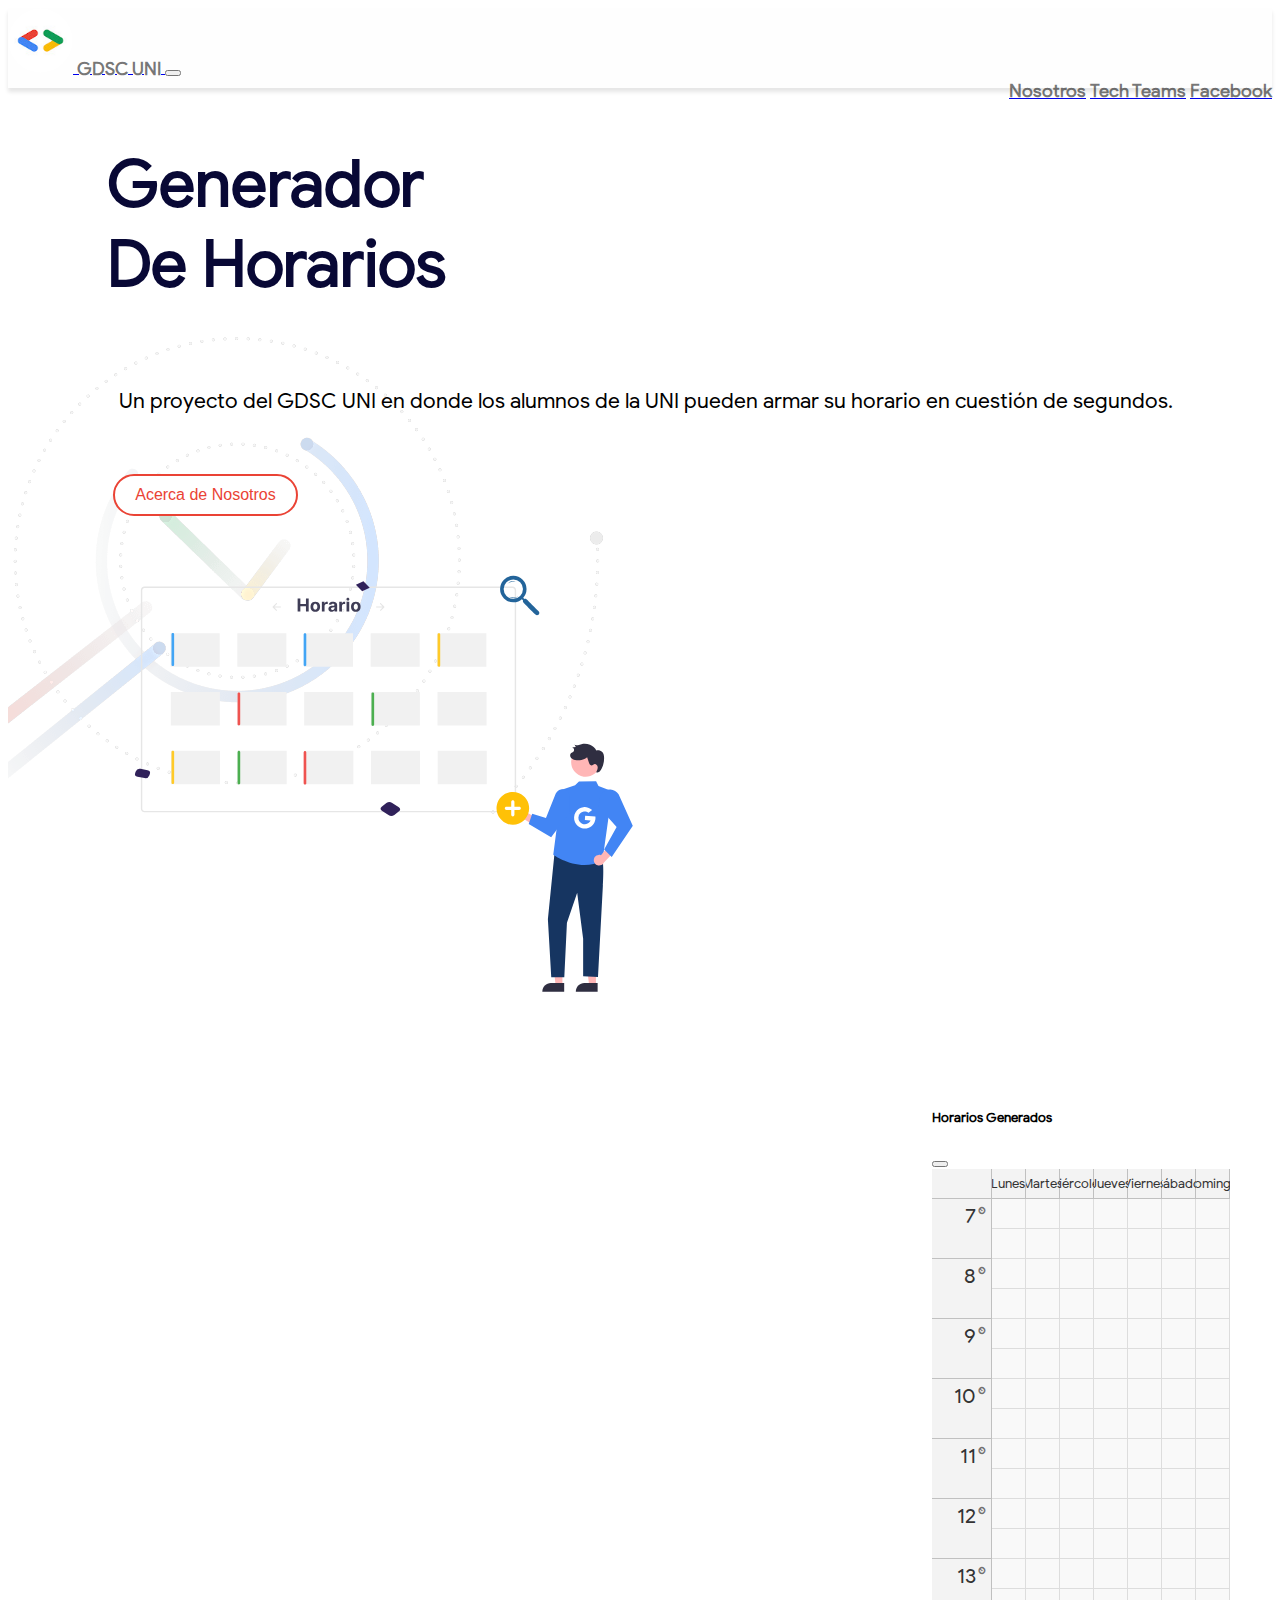
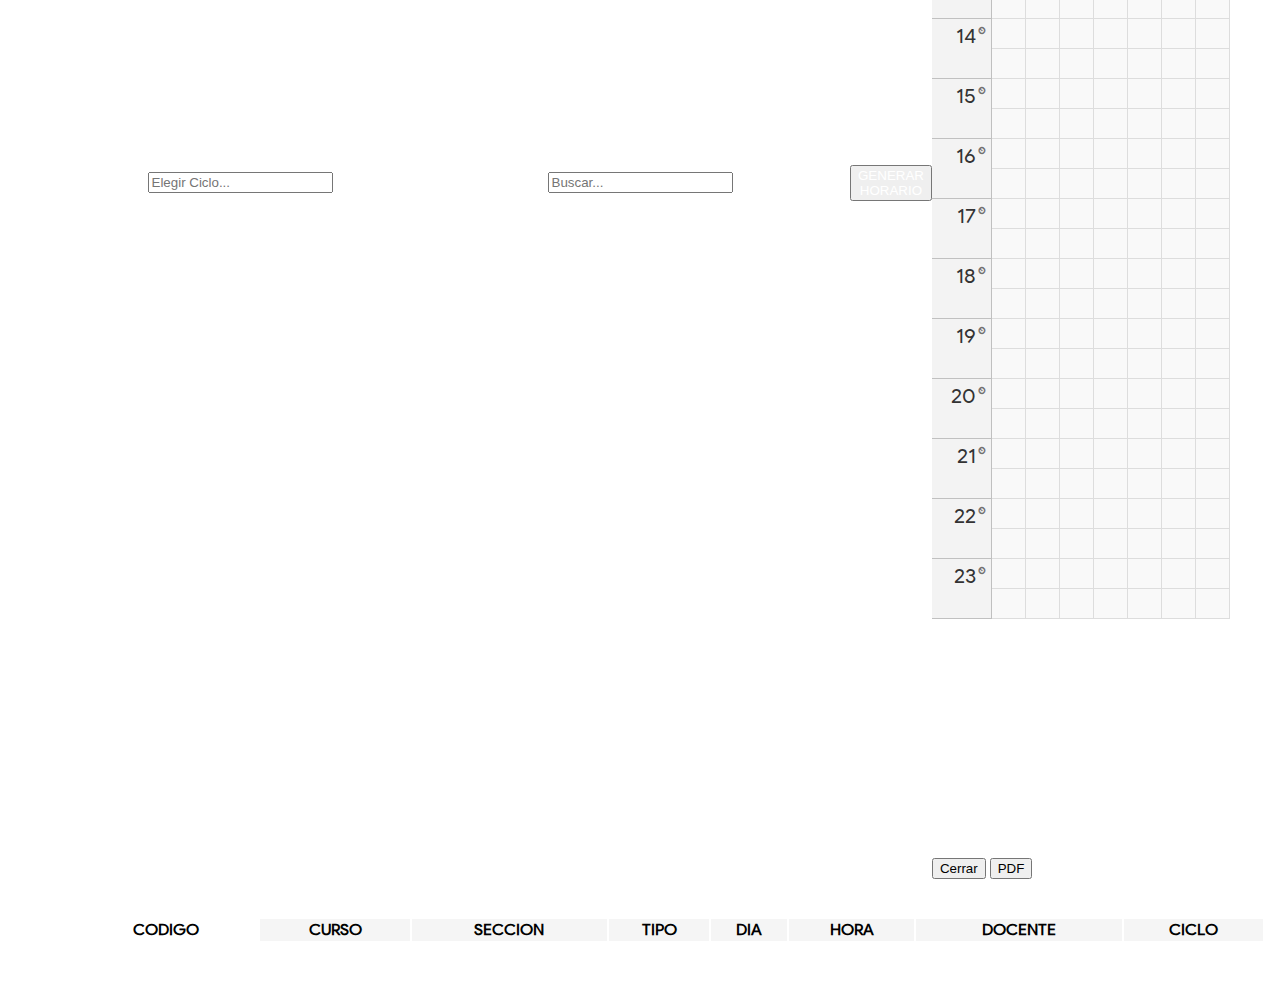
==== public/index.html @ b0301813 "Add generate PDF" ====
<!DOCTYPE html>
<html lang="en">

<head>
  <meta charset="UTF-8" />
  <meta http-equiv="X-UA-Compatible" content="IE=edge" />
  <meta name="viewport" content="width=device-width, initial-scale=1.0" />
  <title>Generador de Horarios</title>

  <link rel="icon" type="image/png" sizes="16x16" href="./images/favicon-16x16.png" />
  <link rel="stylesheet" href="https://fonts.googleapis.com/css?family=Roboto:100,300,400,500,700,900">

  <link href="https://cdn.jsdelivr.net/npm/bootstrap@5.1.3/dist/css/bootstrap.min.css" rel="stylesheet"
    integrity="sha384-1BmE4kWBq78iYhFldvKuhfTAU6auU8tT94WrHftjDbrCEXSU1oBoqyl2QvZ6jIW3" crossorigin="anonymous" />

  <link rel="icon" type="image/png" sizes="16x16" href="./images/favicon-16x16.png" />
  <link rel="stylesheet" href="https://cdn.datatables.net/1.11.3/css/jquery.dataTables.min.css" />
  <link rel="stylesheet" href="https://cdn.datatables.net/select/1.3.3/css/select.dataTables.min.css" />
  <link href="https://cdn.jsdelivr.net/npm/bootstrap@5.1.3/dist/css/bootstrap.min.css" rel="stylesheet"
    integrity="sha384-1BmE4kWBq78iYhFldvKuhfTAU6auU8tT94WrHftjDbrCEXSU1oBoqyl2QvZ6jIW3" crossorigin="anonymous" />

  <link rel="stylesheet" href="./styles/main.css" />
  <link rel="stylesheet" href="./styles/schedule.css" />
</head>

<body>
  <nav class="navbar navbar-light navbar-expand-lg">
    <div class="container">
      <a class="navbar-brand" href=".">
        <img src="./images/gdsc-logo.jpg" alt="Logo" height="65" class="d-inline-block align-text-center"/>
        <span class="navbar-name">GDSC UNI</span>
      </a>
      <button class="navbar-toggler" type="button" data-bs-toggle="collapse" data-bs-target="#navbarNavAltMarkup"
        aria-controls="navbarNavAltMarkup" aria-expanded="false" aria-label="Toggle navigation">
        <span class="navbar-toggler-icon"></span>
      </button>

      <div class="collapse navbar-collapse box color" id="navbarNavAltMarkup">
        <div class="navbar-nav">
          <a class="nav-link active" aria-current="page" href="https://gdsc.community.dev/universidad-nacional-de-ingenieria/"><span>Nosotros</span></a>
          <a class="nav-link" href="https://techteams-gdsc-uni.web.app/"><span>Tech Teams</span></a>
          <a class="nav-link" href="https://www.facebook.com/GDSCUNI/"><span>Facebook</span></a>
        </div>
      </div>
    </div>
  </nav>

  <div class="caja">
    <section>
      <div class="container">
        <div class="row justify-content">
          <div class="col-md-7">
            <h1>Generador<br>De Horarios</h1>
            <br>
            <p>Un proyecto del GDSC UNI en donde los alumnos de la UNI pueden armar su horario en cuestión de segundos.</p>
            <div style="padding-left: 3.5%;">
              <button class="btn-body" onclick="window.location.href='https://gdsc.community.dev/universidad-nacional-de-ingenieria/'">Acerca de Nosotros</button>
            </div>
          </div>
          <div class="col-md-5">
            <img src="./images/horario.svg" alt="Horario">
          </div>
        </div>
      </div>
    </section>
  
    <br />
  
    <div class="container-search">
      <div class="col-search">
        <input class="form-control fname" list="datalistOptions" id="dataList" placeholder="Elegir Ciclo..."
          autocomplete="off" />
        <datalist id="datalistOptions">
          <option value="PRIMER CICLO"></option>
          <option value="SEGUNDO CICLO"></option>
          <option value="TERCER CICLO"></option>
          <option value="CUARTO CICLO"></option>
          <option value="QUINTO CICLO"></option>
          <option value="SEXTO CICLO"></option>
          <option value="SEPTIMO CICLO"></option>
          <option value="OCTAVO CICLO"></option>
          <option value="NOVENO CICLO"></option>
          <option value="DECIMO CICLO"></option>
        </datalist>
      </div>
      <div class="col-search">
        <input type="text" class="form-control fName" placeholder="Buscar..." />
      </div>
      <div class="col-search">
        <button type="button" class="btn btn-warning" data-bs-toggle="modal" data-bs-target="#exampleModal" id="generate">
          GENERAR HORARIO
        </button>
        <div class="modal fade" id="exampleModal" tabindex="-1" aria-labelledby="exampleModalLabel" aria-hidden="true">
          <div class="modal-dialog modal-fullscreen">
            <div class="modal-content">
              <div class="modal-header">
                <h5 class="modal-title" id="exampleModalLabel">
                  Horarios Generados
                </h5>
                <button type="button" class="btn-close btnclose" data-bs-dismiss="modal" aria-label="Close"></button>
              </div>
              <div class="modal-body">
                <section id="schedule-group">
                  <div id="dp" class="calendar_main" style="
                        position: relative;
                        width: 100%;
                        visibility: visible;
                        cursor: move;
                      ">
                    <div style="overflow: auto">
                      <table cellpadding="0" cellspacing="0" border="0" style="
                            width: 100%;
                            border-collapse: separate;
                            border: 0px none;
                          ">
                        <tbody>
                          <tr>
                            <td style="padding: 0px; border: 0px none">
                              <div class="calendar_corner" style="
                                    position: relative;
                                    width: 60px;
                                    height: 30px;
                                  ">
                                <div class="calendar_corner_inner"></div>
                              </div>
                            </td>
                            <td style="
                                  width: 100%;
                                  position: relative;
                                  padding: 0px;
                                  border: 0px none;
                                ">
                              <table cellpadding="0" cellspacing="0" border="0" width="100%" style="table-layout: fixed">
                                <tbody>
                                  <tr>
                                    <td style="
                                          overflow: hidden;
                                          padding: 0px;
                                          border: 0px none;
                                          height: 30px;
                                        ">
                                      <div class="calendar_colheader" style="
                                            cursor: default;
                                            position: relative;
                                            height: 30px;
                                          ">
                                        <div class="calendar_colheader_inner">
                                          Lunes
                                        </div>
                                      </div>
                                    </td>
                                    <td style="
                                          overflow: hidden;
                                          padding: 0px;
                                          border: 0px none;
                                          height: 30px;
                                        ">
                                      <div class="calendar_colheader" style="
                                            cursor: default;
                                            position: relative;
                                            height: 30px;
                                          ">
                                        <div class="calendar_colheader_inner">
                                          Martes
                                        </div>
                                      </div>
                                    </td>
                                    <td style="
                                          overflow: hidden;
                                          padding: 0px;
                                          border: 0px none;
                                          height: 30px;
                                        ">
                                      <div class="calendar_colheader" style="
                                            cursor: default;
                                            position: relative;
                                            height: 30px;
                                          ">
                                        <div class="calendar_colheader_inner">
                                          Miércoles
                                        </div>
                                      </div>
                                    </td>
                                    <td style="
                                          overflow: hidden;
                                          padding: 0px;
                                          border: 0px none;
                                          height: 30px;
                                        ">
                                      <div class="calendar_colheader" style="
                                            cursor: default;
                                            position: relative;
                                            height: 30px;
                                          ">
                                        <div class="calendar_colheader_inner">
                                          Jueves
                                        </div>
                                      </div>
                                    </td>
                                    <td style="
                                          overflow: hidden;
                                          padding: 0px;
                                          border: 0px none;
                                          height: 30px;
                                        ">
                                      <div class="calendar_colheader" style="
                                            cursor: default;
                                            position: relative;
                                            height: 30px;
                                          ">
                                        <div class="calendar_colheader_inner">
                                          Viernes
                                        </div>
                                      </div>
                                    </td>
                                    <td style="
                                          overflow: hidden;
                                          padding: 0px;
                                          border: 0px none;
                                          height: 30px;
                                        ">
                                      <div class="calendar_colheader" style="
                                            cursor: default;
                                            position: relative;
                                            height: 30px;
                                          ">
                                        <div class="calendar_colheader_inner">
                                          Sábado
                                        </div>
                                      </div>
                                    </td>
                                    <td style="
                                          overflow: hidden;
                                          padding: 0px;
                                          border: 0px none;
                                          height: 30px;
                                        ">
                                      <div class="calendar_colheader" style="
                                            cursor: default;
                                            position: relative;
                                            height: 30px;
                                          ">
                                        <div class="calendar_colheader_inner">
                                          Domingo
                                        </div>
                                      </div>
                                    </td>
                                  </tr>
                                </tbody>
                              </table>
                            </td>
                            <td>
                              <div class="calendar_cornerright" style="
                                    position: relative;
                                    width: 0px;
                                    height: 30px;
                                  ">
                                <div class="calendar_cornerright_inner"></div>
                              </div>
                            </td>
                          </tr>
                        </tbody>
                      </table>
                    </div>
                    <div id="content_schelude_main" style="
                          position: relative;
                          zoom: 1;
                        ">
                      <div style="zoom: 1; position: relative">
                        <table cellspacing="0" cellpadding="0" border="0" style="
                              border: 0px none;
                              width: 100%;
                              position: absolute;
                            ">
                          <tbody>
                            <tr>
                              <td style="padding: 0px; border: 0px none">
                                <table cellspacing="0" cellpadding="0" border="0" style="border: 0px none; width: 60px">
                                  <tbody id="hours"></tbody>
                                </table>
                              </td>
                              <td width="100%" style="padding: 0px; border: 0px none">
                                <div id="body_father_cell" style="position: relative">
                                  <table cellpadding="0" cellspacing="0" border="0" border="0" style="
                                        width: 100%;
                                        border: 0px none;
                                        table-layout: fixed;
                                      ">
                                    <tbody id="body_cell"></tbody>
                                  </table>
                                  <table cellpadding="0" cellspacing="0" border="0" style="
                                        top: 0px;
                                        position: absolute;
                                        width: 100%;
                                        border: 0px none;
                                        table-layout: fixed;
                                      ">
                                    <tbody>
                                      <tr class="paint_cell paint_first"></tr>
                                    </tbody>
                                  </table>
                                </div>
                              </td>
                            </tr>
                          </tbody>
                        </table>
                      </div>
                    </div>
                  </div>
                </section>
                <!-- <textarea
                    id="textSelectCursos"
                    class="form-control"
                    style="height: 100%"
                    aria-label="With textarea"
                  ></textarea> -->
              </div>
              <div class="modal-footer">
                <button type="button" class="btn btn-secondary btnclose" data-bs-dismiss="modal">
                  Cerrar
                </button>
                <button type="button" class="btn btn-primary" id="pdf_generate">PDF</button>
              </div>
            </div>
          </div>
        </div>
      </div>
    </div>
  
    <br />
  
    <div class="container dtHorizontalExampleWrapper">
      <div class="table-responsive">
        <form id="myform">
          <table id="myTable" class="display" style="width: 100%">
            <thead>
              <tr>
                <th>CODIGO</th>
                <th>CURSO</th>
                <th>SECCION</th>
                <th>TIPO</th>
                <th>DIA</th>
                <th>HORA</th>
                <th>DOCENTE</th>
                <th>CICLO</th>
                <th></th>
              </tr>
            </thead>
          </table>
        </form>
      </div>
    </div>
  </div>
  
  <script src="https://cdn.jsdelivr.net/npm/bootstrap@5.1.3/dist/js/bootstrap.bundle.min.js"
    integrity="sha384-ka7Sk0Gln4gmtz2MlQnikT1wXgYsOg+OMhuP+IlRH9sENBO0LRn5q+8nbTov4+1p"
    crossorigin="anonymous"></script>

  <script src="https://code.jquery.com/jquery-3.5.1.js"></script>
  <script src="https://cdn.datatables.net/1.11.3/js/jquery.dataTables.min.js"></script>
  <script src="https://cdn.datatables.net/select/1.3.3/js/dataTables.select.min.js"></script>

  <script type="text/javascript" src="./scripts/table.js"></script>
  <script type="text/javascript" src="./scripts/search.js"></script>
  <script type="text/javascript" src="./scripts/generate.js"></script>
  <script type="text/javascript" src="./scripts/filter.js"></script>

  <script type="text/javascript" src="./scripts/dataTables.rowsGroup.js"></script>

  <script src="./scripts/pdf/jspdf.debug.js"></script>
  <script src="./scripts/pdf/html2canvas.min.js"></script>
  <script src="./scripts/pdf/html2pdf.min.js"></script>

</body>

</html>
---- public/styles/main.css ----
:root {
  --color-blue: #90CAF9;
  --color-green: #4CAF50;
  --color-red: #F44336;
  --color-yellow: #FFC107;
  --color-black: #484a52;
  --color-scrollbar-background: #f3f2f7;

  /* Tags Inputs (Chips) */
  /* --purple: #e41b6f; */
  --purple: #ef5350;
  --off-white: #f8f8f8;
  --off-black: #444444;
  --shadow: 0 0 30px #cccccc;
  --xs: 0.2rem;
  --sm: 0.5rem;
  --md: 0.8rem;
  --lg: 1rem;
  --xlg: 0.5rem;
  --xxlg: 2rem;
  --transition: 0.3s linear all;
  font-family: google-sans;
}

::-webkit-scrollbar {
  width: 6px;
  height: 6px;
}

::-webkit-scrollbar,
::-webkit-scrollbar-track {
  background: var(--color-green);
}

::-webkit-scrollbar-thumb {
  background: var(--color-green);
  border-radius: 3px;
}

::-webkit-scrollbar,
::-webkit-scrollbar-track {
  background: var(--color-scrollbar-background);
}

@font-face {
  font-family: google-sans;
  src: url(../font/google-font.woff2);
  font-display: swap;
}
body{
  font-family: google-sans;
}

nav {
  background-color: #fefefe;
  height: 80px;
  box-shadow: 0px 4px 4px rgba(0, 0, 0, 0.1);

}

nav img {
  border-radius: 100%;
}

span {
  color: rgb(0,0,0,.54);
  font-weight: 600;
  font-size: 110%;
  text-align: center;
}
nav div div span:hover{
  color: #42A5F5;
}
.navbar-toggler {
  color: var(--color-yellow);
}

.navbar-nav {
  text-align: center;
}
.navbar-name{
  vertical-align: middle;
}

/* texto-body */
.col-md-7 h1{
  padding-left: 3%;
  margin-top:3.5rem;
  font-size: 2rem;
  font-weight: bold;
  color: rgb(8,8,53);
}
.col-md-7 p{
  padding-left: 4%;
  font-size: 1.2rem;
}
.col-md-5 img{
  padding-left: 10%;
  width: 340px;
}
.btn-body{
  border:none;
  outline: none;
  background-color: blue;
}
@media screen and (max-width: 768px){
  .btn-body{
    border: none;
    outline: none;
    color:  #EA4335;
    background-color: #fff;
    cursor:pointer;
    font-size: 1rem;
    font-weight: 500;
    margin-top: 20px;
    padding: 6px 20px;
    border-radius: 30px;
    border: 2px solid  #EA4335;
  }
  button a{
    text-decoration: none;
    color: none;
  }
  .btn-body:hover{
    color: #fff !important;
    background: rgb(224,67,54);
  }
  .navbar-name{
    font-size: 110%;
    vertical-align: middle;
  }
  .color{
    background-color: #ECF0F1;
  }
}

@media screen and (min-width:768px) {
  .caja{
    background-image: url("../images/card-review-process.png");
    background-repeat: no-repeat;
  }
  .col-md-7{
    padding-left:5%;
  }
  .col-md-7 h1{
    margin-top:3.5rem;
    font-size: 4rem;
    font-weight: bold;
    color: rgb(8,8,53);
  }
  .col-md-7 p{
    font-size: 1.3rem;
  }
  .col-md-5 img{
    width: 500px;
  }
  .btn-body{
    border: none;
    outline: none;
    color:  #EA4335;
    background-color: #fff;
    cursor:pointer;
    font-size: 1rem;
    font-weight: 500;
    margin-top: 40px;
    padding: 10px 20px;
    border-radius: 30px;
    border: 2px solid  #EA4335;
  }
  
  div button a{
    text-decoration: none;
    color: none;
  }
  .btn-body:hover{
    color: #fff !important;
    background: rgb(224,67,54);
  }
}
.box {
  display: flex;
  flex-direction: row-reverse;
}

.container-schema {
  max-width: 1200px;
  margin: 0 auto;
  display: flex;
}

.main {
  height: 100vh;
  display: flex;
  flex-direction: column;
  /* justify-content: center; */
  align-items: center;
}

form {
  /* box-shadow: var(--shadow); */
  border-radius: 2px;
  display: grid;
  grid-template-columns: 1fr;
  row-gap: var(--lg);
  padding: var(--xlg) var(--xxlg);
  width: 100%;
}

.input-container {
  display: grid;
  grid-template-columns: 1fr 0.3fr;
  column-gap: var(--lg);
  row-gap: var(--sm);
}

input#input {
  border: 1px solid var(--purple);
  outline-color: var(--purple);
  padding: var(--sm);
}

button#add-button {
  background-color: var(--purple);
  color: var(--off-white);
  border: none;
  border-radius: 2px;
  cursor: pointer;
  outline: none;
  transition: var(--transition);
}

button#add-button:hover {
  background-color: #ef5350;
}

.tag-container {
  display: flex;
  flex-direction: row;
  flex-wrap: wrap;
}

.tag {
  background-color: var(--purple);
  border-radius: 10px;
  color: var(--off-white);
  font-size: var(--md);
  margin-bottom: var(--sm);
  margin-right: var(--sm);
  padding: var(--xs) var(--sm);
}

.remove-tag {
  cursor: pointer;
  margin-left: 5px;
}

.modal-backdrop {
  z-index: 100;
}

.container-search {
  max-width: 1200px;
  margin: 0 auto;
  display: flex;
}

.container-search .col-search {
  width: 100%;
  padding: 10px;
  align-items: center;
  justify-content: center;
  display: flex;
}

#generate {
  color: white;
}

.table-responsive {
  max-height: 400px;
  text-align: center;
}

.dtHorizontalExampleWrapper {
  max-width: 1200px;
  margin: 0 auto;
  margin-bottom: 30px;
}

#myTable th,
td {
  white-space: nowrap;
}

thead th {
  position: sticky;
  top: 0;
  background: whitesmoke;
  z-index: 5;
}

thead th:nth-child(1) {
  position: sticky;
  left: 0;
  background: white;
  z-index: 6;
}

thead th:last-child {
  position: sticky;
  right: 0;
  background: white;
  z-index: 5;
}

tbody td:nth-child(1) {
  position: sticky;
  left: 0;
  background: white !important;
  z-index: 3;
}

tbody td:nth-child(2) {
  background: #f5f5f5 !important;
}

tbody td:nth-child(9) {
  position: sticky !important;
  right: 0;
  background: white;
  z-index: 3;
}

@media (max-width: 988px) {
  .box {
    justify-content: center;
  }

  .container-schema {
    justify-content: center;
  }

  .container-search {
    display: inline;
  }

  .container-search .col-search {
    width: 100%;
  }
}

@media screen and (max-width: 1024px) {
  form {
    width: 100%;
  }
}

@media screen and (max-width: 480px) {
  .main {
    justify-content: flex-start;
    margin: var(--lg) 0;
  }

  form {
    display: flex;
    flex-direction: column;
    /* height: 100%; */
  }

  .input-container {
    grid-template-columns: 1fr;
  }

  button#add-button {
    padding: var(--sm) 0;
  }
}
---- public/styles/schedule.css ----
<<<<<<< HEAD:styles/schedule.css
.calendar_main {
  border: 1px solid rgb(192, 192, 192);
  font-size: 13px;
}

table {
  clear: none;
  text-indent: initial;
  display: table;
  /* border-spacing: 2px; */
  border-color: grey;
}

tbody {
  display: table-row-group;
  vertical-align: middle;
  border-color: inherit;
}

tr {
  display: table-row;
  vertical-align: inherit;
  border-color: inherit;
}

.calendar_corner_inner {
  position: absolute;
  inset: 0px;
  border-right: 1px solid rgb(192, 192, 192);
  border-bottom: 1px solid rgb(192, 192, 192);
  color: rgb(51, 51, 51);
  background: rgb(243, 243, 243);
}

.calendar_colheader_inner {
  position: absolute;
  inset: 0px;
  border-right: 1px solid rgb(192, 192, 192);
  border-bottom: 1px solid rgb(192, 192, 192);
  display: flex;
  align-items: center;
  justify-content: center;
  font-size: 13px;
  color: rgb(51, 51, 51);
  background: rgb(243, 243, 243);
}

.calendar_cornerright_inner {
  position: absolute;
  inset: 0px;
  border-bottom: 1px solid rgb(192, 192, 192);
  color: rgb(51, 51, 51);
  background: rgb(243, 243, 243);
}

td {
  display: table-cell;
  vertical-align: inherit;
}

.paint_cell {
  display: grid;
  grid-template-columns: repeat(7, 1fr);
}

.calendar_rowheader_inner {
  font-size: 16pt;
  text-align: right;
  position: absolute;
  inset: 0px;
  border-right: 1px solid rgb(192, 192, 192);
  border-bottom: 1px solid rgb(192, 192, 192);
  padding: 3px;

  color: rgb(51, 51, 51);
  background: rgb(243, 243, 243);
}

.calendar_rowheader_minutes {
  font-size: 10px;
  vertical-align: super;
  padding-left: 2px;
  padding-right: 2px;
}

.calendar_cell_inner {
  position: absolute;
  inset: 0px;
  border-right: 1px solid rgb(221, 221, 221);
  border-bottom: 1px solid rgb(221, 221, 221);
  background: rgb(249, 249, 249);
}

.calendar_event_inner {
  position: absolute;
  overflow: hidden;
  inset: 0px;
  padding: 2px 2px 2px 8px;
  font-size: 13px;

  background: -webkit-linear-gradient(
    top,
    rgb(255, 255, 255) 0%,
    rgb(238, 238, 238)
  );
}

.calendar_event_bar {
  top: 0px;
  bottom: 0px;
  left: 0px;
  width: 6px;
  background-color: rgb(157, 200, 232);
}

.calendar_event_bar_inner {
  position: absolute;
  width: 6px;
  background-color: rgb(16, 102, 168);
}

#content_schelude_main {
  height: 139.9vh;
}

@media (max-width: 820px) {
  #content_schelude_main {
    height: 85vh;
  }
}

@media (max-width: 415px) {
  #content_schelude_main {
    height: 100vh;
  }
}

@media (max-width: 400px) {
  #content_schelude_main {
    height: 120vh;
  }
}
=======
.calendar_main {
  border: 1px solid rgb(192, 192, 192);
  font-size: 13px;
}

table {
  clear: none;
  text-indent: initial;
  display: table;
  /* border-spacing: 2px; */
  border-color: grey;
}

tbody {
  display: table-row-group;
  vertical-align: middle;
  border-color: inherit;
}

tr {
  display: table-row;
  vertical-align: inherit;
  border-color: inherit;
}

.calendar_corner_inner {
  position: absolute;
  inset: 0px;
  border-right: 1px solid rgb(192, 192, 192);
  border-bottom: 1px solid rgb(192, 192, 192);
  color: rgb(51, 51, 51);
  background: rgb(243, 243, 243);
}

.calendar_colheader_inner {
  position: absolute;
  inset: 0px;
  border-right: 1px solid rgb(192, 192, 192);
  border-bottom: 1px solid rgb(192, 192, 192);
  display: flex;
  align-items: center;
  justify-content: center;
  font-size: 13px;
  color: rgb(51, 51, 51);
  background: rgb(243, 243, 243);
}

.calendar_cornerright_inner {
  position: absolute;
  inset: 0px;
  border-bottom: 1px solid rgb(192, 192, 192);
  color: rgb(51, 51, 51);
  background: rgb(243, 243, 243);
}

td {
  display: table-cell;
  vertical-align: inherit;
}

.paint_cell {
  display: grid;
  grid-template-columns: repeat(7, 1fr);
}

.calendar_rowheader_inner {
  font-size: 16pt;
  text-align: right;
  position: absolute;
  inset: 0px;
  border-right: 1px solid rgb(192, 192, 192);
  border-bottom: 1px solid rgb(192, 192, 192);
  padding: 3px;

  color: rgb(51, 51, 51);
  background: rgb(243, 243, 243);
}

.calendar_rowheader_minutes {
  font-size: 10px;
  vertical-align: super;
  padding-left: 2px;
  padding-right: 2px;
}

.calendar_cell_inner {
  position: absolute;
  inset: 0px;
  border-right: 1px solid rgb(221, 221, 221);
  border-bottom: 1px solid rgb(221, 221, 221);
  background: rgb(249, 249, 249);
}

.calendar_event_inner {
  position: absolute;
  overflow: hidden;
  inset: 0px;
  padding: 2px 2px 2px 8px;
  font-size: 13px;

  background: -webkit-linear-gradient(
    top,
    rgb(255, 255, 255) 0%,
    rgb(238, 238, 238)
  );
}

.calendar_event_bar {
  top: 0px;
  bottom: 0px;
  left: 0px;
  width: 6px;
  background-color: rgb(157, 200, 232);
}

.calendar_event_bar_inner {
  position: absolute;
  width: 6px;
  background-color: rgb(16, 102, 168);
}

#content_schelude_main {
  height: 139.9vh;
}

@media (max-width: 820px) {
  #content_schelude_main {
    height: 85vh;
  }
}

@media (max-width: 415px) {
  #content_schelude_main {
    height: 100vh;
  }
}

@media (max-width: 400px) {
  #content_schelude_main {
    height: 120vh;
  }
}
>>>>>>> UI:public/styles/schedule.css
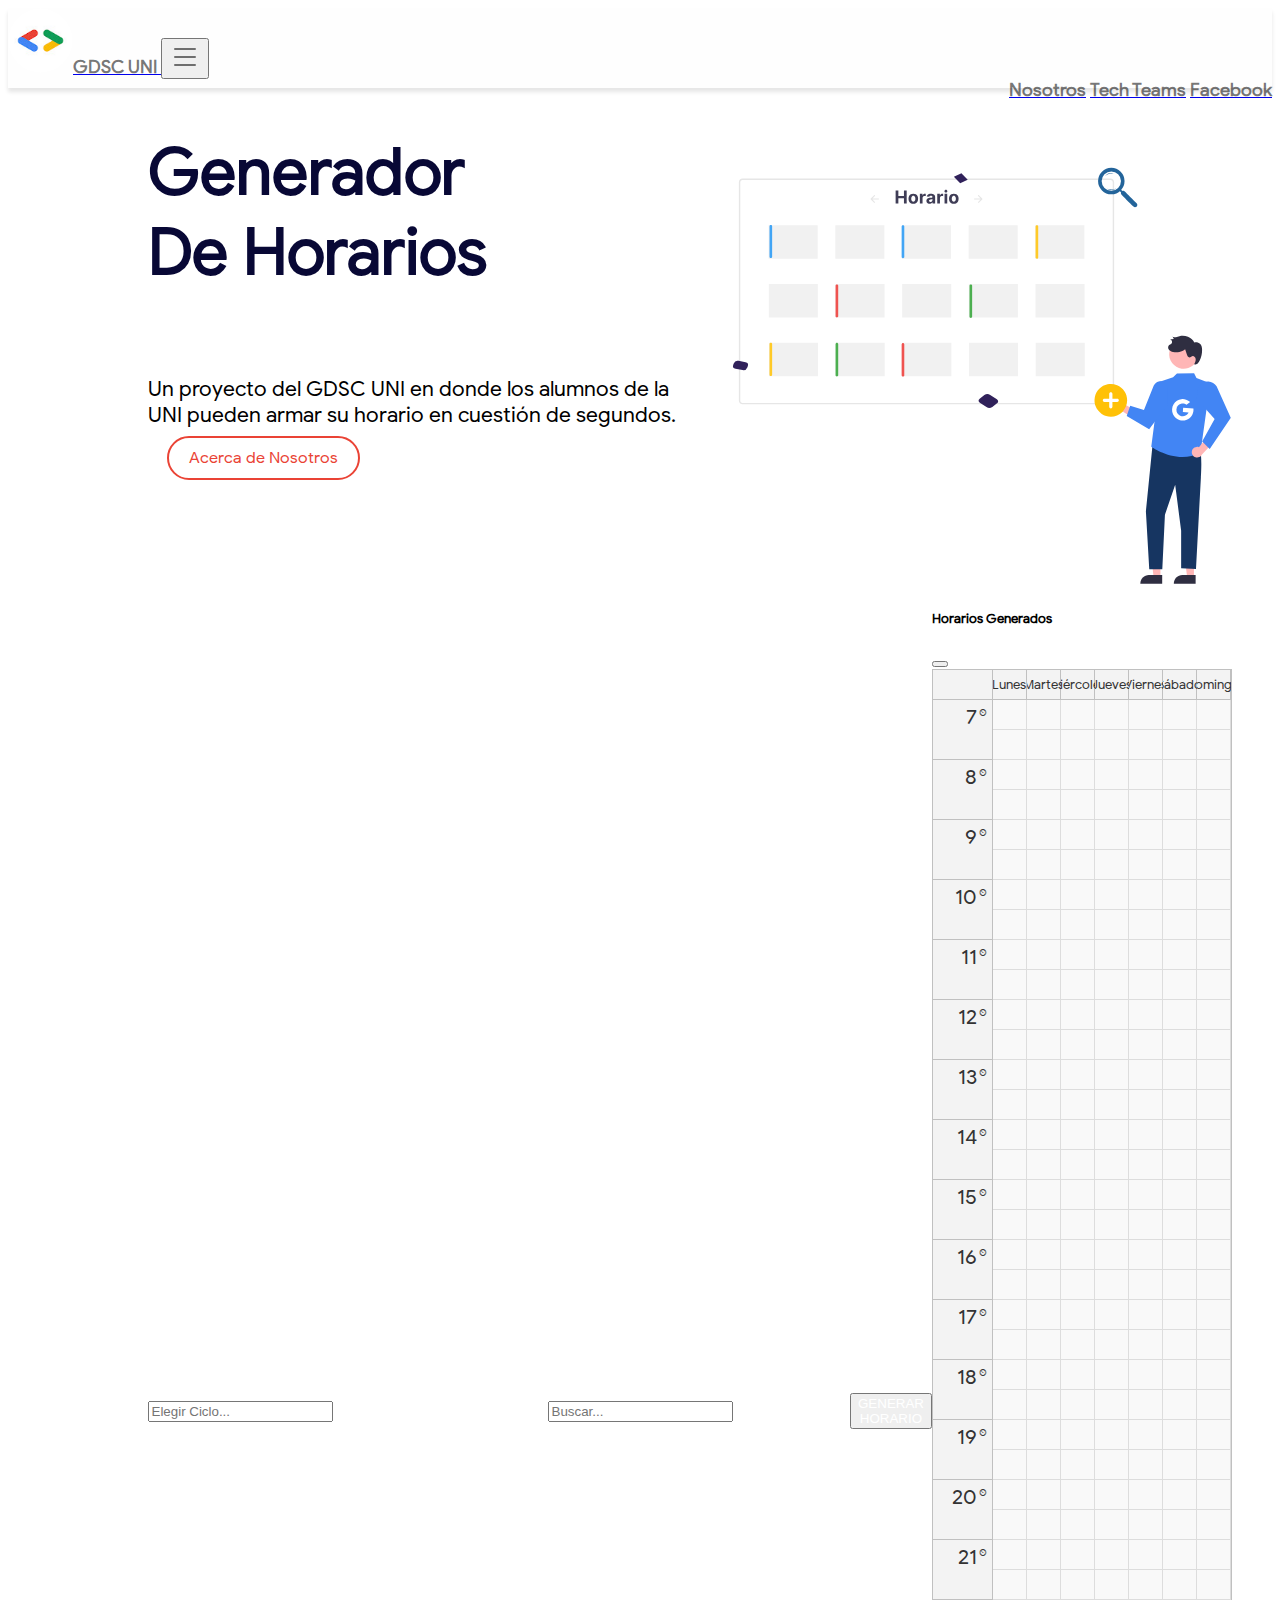
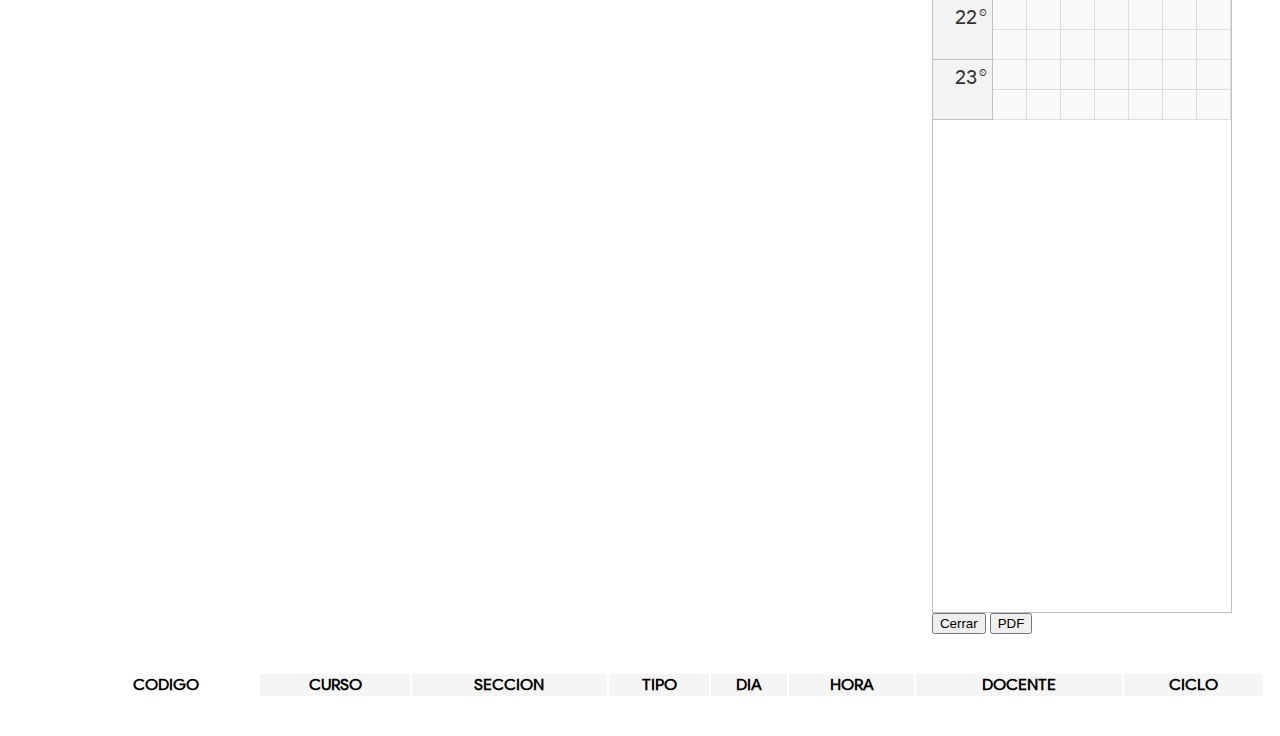
==== commit ff71c6ce: "Controlado" ====
--- a/public/index.html
+++ b/public/index.html
@@ -8,10 +8,6 @@
   <title>Generador de Horarios</title>
 
   <link rel="icon" type="image/png" sizes="16x16" href="./images/favicon-16x16.png" />
-  <link rel="stylesheet" href="https://fonts.googleapis.com/css?family=Roboto:100,300,400,500,700,900">
-
-  <link href="https://cdn.jsdelivr.net/npm/bootstrap@5.1.3/dist/css/bootstrap.min.css" rel="stylesheet"
-    integrity="sha384-1BmE4kWBq78iYhFldvKuhfTAU6auU8tT94WrHftjDbrCEXSU1oBoqyl2QvZ6jIW3" crossorigin="anonymous" />
 
   <link rel="icon" type="image/png" sizes="16x16" href="./images/favicon-16x16.png" />
   <link rel="stylesheet" href="https://cdn.datatables.net/1.11.3/css/jquery.dataTables.min.css" />
@@ -23,19 +19,21 @@
   <link rel="stylesheet" href="./styles/schedule.css" />
 </head>
 
+<!-- 36hsnee6cwxfh9g30a381vd5325vc1dwt4snrcrp -->
+
 <body>
-  <nav class="navbar navbar-light navbar-expand-lg">
+  <nav class="navbar navbar-dark navbar-expand-lg">
     <div class="container">
       <a class="navbar-brand" href=".">
-        <img src="./images/gdsc-logo.jpg" alt="Logo" height="65" class="d-inline-block align-text-center"/>
-        <span class="navbar-name">GDSC UNI</span>
+        <img src="./images/gdsc-logo.jpg" alt="Logo" height="65" class="d-inline-block align-text-center" /><span>GDSC
+          UNI</span>
       </a>
-      <button class="navbar-toggler" type="button" data-bs-toggle="collapse" data-bs-target="#navbarNavAltMarkup"
-        aria-controls="navbarNavAltMarkup" aria-expanded="false" aria-label="Toggle navigation">
-        <span class="navbar-toggler-icon"></span>
+      <button class="navbar-toggler" type="button" data-bs-toggle="collapse" data-bs-target="#navbarNavAltMarkup" aria-controls="navbarNavAltMarkup" aria-expanded="true" aria-label="Toggle navigation">
+        <span class="navbar-toggler-icon"><svg xmlns="http://www.w3.org/2000/svg" width="32" height="32" fill="currentColor" class="bi bi-list" viewBox="0 0 16 16">
+          <path fill-rule="evenodd" d="M2.5 12a.5.5 0 0 1 .5-.5h10a.5.5 0 0 1 0 1H3a.5.5 0 0 1-.5-.5zm0-4a.5.5 0 0 1 .5-.5h10a.5.5 0 0 1 0 1H3a.5.5 0 0 1-.5-.5zm0-4a.5.5 0 0 1 .5-.5h10a.5.5 0 0 1 0 1H3a.5.5 0 0 1-.5-.5z"/>
+        </svg></span>
       </button>
-
-      <div class="collapse navbar-collapse box color" id="navbarNavAltMarkup">
+      <div class="collapse navbar-collapse box" id="navbarNavAltMarkup">
         <div class="navbar-nav">
           <a class="nav-link active" aria-current="page" href="https://gdsc.community.dev/universidad-nacional-de-ingenieria/"><span>Nosotros</span></a>
           <a class="nav-link" href="https://techteams-gdsc-uni.web.app/"><span>Tech Teams</span></a>
@@ -45,313 +43,311 @@
     </div>
   </nav>
 
-  <div class="caja">
-    <section>
-      <div class="container">
-        <div class="row justify-content">
-          <div class="col-md-7">
-            <h1>Generador<br>De Horarios</h1>
-            <br>
-            <p>Un proyecto del GDSC UNI en donde los alumnos de la UNI pueden armar su horario en cuestión de segundos.</p>
-            <div style="padding-left: 3.5%;">
-              <button class="btn-body" onclick="window.location.href='https://gdsc.community.dev/universidad-nacional-de-ingenieria/'">Acerca de Nosotros</button>
+  
+  <br />
+
+  <div class="container_banner">
+    <div class="banner_info">
+      <h1>Generador<br>De Horarios</h1>
+      <br>
+      <p>Un proyecto del GDSC UNI en donde los alumnos de la UNI pueden armar su horario en cuestión de segundos.</p>
+      <div style="padding-left: 3.5%;">
+        <a type="button" href="https://gdsc.community.dev/universidad-nacional-de-ingenieria/">Acerca de Nosotros</a>
+      </div>
+    </div>
+    <div class="banner_image">
+      <img src="./images/horario.svg" alt="Horario">
+    </div>
+  </div>
+
+  <br />
+
+  <div class="container-search">
+    <div class="col-search">
+      <input class="form-control fname" list="datalistOptions" id="dataList" placeholder="Elegir Ciclo..."
+        autocomplete="off" />
+      <datalist id="datalistOptions">
+        <option value="PRIMER CICLO"></option>
+        <option value="SEGUNDO CICLO"></option>
+        <option value="TERCER CICLO"></option>
+        <option value="CUARTO CICLO"></option>
+        <option value="QUINTO CICLO"></option>
+        <option value="SEXTO CICLO"></option>
+        <option value="SEPTIMO CICLO"></option>
+        <option value="OCTAVO CICLO"></option>
+        <option value="NOVENO CICLO"></option>
+        <option value="DECIMO CICLO"></option>
+      </datalist>
+    </div>
+    <div class="col-search">
+      <input type="text" class="form-control fName" placeholder="Buscar..." />
+    </div>
+    <div class="col-search">
+      <button type="button" class="btn btn-warning" data-bs-toggle="modal" data-bs-target="#exampleModal" id="generate">
+        GENERAR HORARIO
+      </button>
+      <div class="modal fade" id="exampleModal" tabindex="-1" aria-labelledby="exampleModalLabel" aria-hidden="true">
+        <div class="modal-dialog modal-fullscreen">
+          <div class="modal-content">
+            <div class="modal-header">
+              <h5 class="modal-title" id="exampleModalLabel">
+                Horarios Generados
+              </h5>
+              <button type="button" class="btn-close btnclose" data-bs-dismiss="modal" aria-label="Close"></button>
             </div>
-          </div>
-          <div class="col-md-5">
-            <img src="./images/horario.svg" alt="Horario">
-          </div>
-        </div>
-      </div>
-    </section>
-  
-    <br />
-  
-    <div class="container-search">
-      <div class="col-search">
-        <input class="form-control fname" list="datalistOptions" id="dataList" placeholder="Elegir Ciclo..."
-          autocomplete="off" />
-        <datalist id="datalistOptions">
-          <option value="PRIMER CICLO"></option>
-          <option value="SEGUNDO CICLO"></option>
-          <option value="TERCER CICLO"></option>
-          <option value="CUARTO CICLO"></option>
-          <option value="QUINTO CICLO"></option>
-          <option value="SEXTO CICLO"></option>
-          <option value="SEPTIMO CICLO"></option>
-          <option value="OCTAVO CICLO"></option>
-          <option value="NOVENO CICLO"></option>
-          <option value="DECIMO CICLO"></option>
-        </datalist>
-      </div>
-      <div class="col-search">
-        <input type="text" class="form-control fName" placeholder="Buscar..." />
-      </div>
-      <div class="col-search">
-        <button type="button" class="btn btn-warning" data-bs-toggle="modal" data-bs-target="#exampleModal" id="generate">
-          GENERAR HORARIO
-        </button>
-        <div class="modal fade" id="exampleModal" tabindex="-1" aria-labelledby="exampleModalLabel" aria-hidden="true">
-          <div class="modal-dialog modal-fullscreen">
-            <div class="modal-content">
-              <div class="modal-header">
-                <h5 class="modal-title" id="exampleModalLabel">
-                  Horarios Generados
-                </h5>
-                <button type="button" class="btn-close btnclose" data-bs-dismiss="modal" aria-label="Close"></button>
-              </div>
-              <div class="modal-body">
-                <section id="schedule-group">
-                  <div id="dp" class="calendar_main" style="
+            <div class="modal-body">
+              <section id="schedule-group">
+                <div id="dp" class="calendar_main" style="
+                      position: relative;
+                      width: 100%;
+                      visibility: visible;
+                      cursor: move;
+                    ">
+                  <div style="overflow: auto">
+                    <table cellpadding="0" cellspacing="0" border="0" style="
+                          width: 100%;
+                          border-collapse: separate;
+                          border: 0px none;
+                        ">
+                      <tbody>
+                        <tr>
+                          <td style="padding: 0px; border: 0px none">
+                            <div class="calendar_corner" style="
+                                  position: relative;
+                                  width: 60px;
+                                  height: 30px;
+                                ">
+                              <div class="calendar_corner_inner"></div>
+                            </div>
+                          </td>
+                          <td style="
+                                width: 100%;
+                                position: relative;
+                                padding: 0px;
+                                border: 0px none;
+                              ">
+                            <table cellpadding="0" cellspacing="0" border="0" width="100%" style="table-layout: fixed">
+                              <tbody>
+                                <tr>
+                                  <td style="
+                                        overflow: hidden;
+                                        padding: 0px;
+                                        border: 0px none;
+                                        height: 30px;
+                                      ">
+                                    <div class="calendar_colheader" style="
+                                          cursor: default;
+                                          position: relative;
+                                          height: 30px;
+                                        ">
+                                      <div class="calendar_colheader_inner">
+                                        Lunes
+                                      </div>
+                                    </div>
+                                  </td>
+                                  <td style="
+                                        overflow: hidden;
+                                        padding: 0px;
+                                        border: 0px none;
+                                        height: 30px;
+                                      ">
+                                    <div class="calendar_colheader" style="
+                                          cursor: default;
+                                          position: relative;
+                                          height: 30px;
+                                        ">
+                                      <div class="calendar_colheader_inner">
+                                        Martes
+                                      </div>
+                                    </div>
+                                  </td>
+                                  <td style="
+                                        overflow: hidden;
+                                        padding: 0px;
+                                        border: 0px none;
+                                        height: 30px;
+                                      ">
+                                    <div class="calendar_colheader" style="
+                                          cursor: default;
+                                          position: relative;
+                                          height: 30px;
+                                        ">
+                                      <div class="calendar_colheader_inner">
+                                        Miércoles
+                                      </div>
+                                    </div>
+                                  </td>
+                                  <td style="
+                                        overflow: hidden;
+                                        padding: 0px;
+                                        border: 0px none;
+                                        height: 30px;
+                                      ">
+                                    <div class="calendar_colheader" style="
+                                          cursor: default;
+                                          position: relative;
+                                          height: 30px;
+                                        ">
+                                      <div class="calendar_colheader_inner">
+                                        Jueves
+                                      </div>
+                                    </div>
+                                  </td>
+                                  <td style="
+                                        overflow: hidden;
+                                        padding: 0px;
+                                        border: 0px none;
+                                        height: 30px;
+                                      ">
+                                    <div class="calendar_colheader" style="
+                                          cursor: default;
+                                          position: relative;
+                                          height: 30px;
+                                        ">
+                                      <div class="calendar_colheader_inner">
+                                        Viernes
+                                      </div>
+                                    </div>
+                                  </td>
+                                  <td style="
+                                        overflow: hidden;
+                                        padding: 0px;
+                                        border: 0px none;
+                                        height: 30px;
+                                      ">
+                                    <div class="calendar_colheader" style="
+                                          cursor: default;
+                                          position: relative;
+                                          height: 30px;
+                                        ">
+                                      <div class="calendar_colheader_inner">
+                                        Sábado
+                                      </div>
+                                    </div>
+                                  </td>
+                                  <td style="
+                                        overflow: hidden;
+                                        padding: 0px;
+                                        border: 0px none;
+                                        height: 30px;
+                                      ">
+                                    <div class="calendar_colheader" style="
+                                          cursor: default;
+                                          position: relative;
+                                          height: 30px;
+                                        ">
+                                      <div class="calendar_colheader_inner">
+                                        Domingo
+                                      </div>
+                                    </div>
+                                  </td>
+                                </tr>
+                              </tbody>
+                            </table>
+                          </td>
+                          <td>
+                            <div class="calendar_cornerright" style="
+                                  position: relative;
+                                  width: 0px;
+                                  height: 30px;
+                                ">
+                              <div class="calendar_cornerright_inner"></div>
+                            </div>
+                          </td>
+                        </tr>
+                      </tbody>
+                    </table>
+                  </div>
+                  <div id="content_schelude_main" style="
                         position: relative;
-                        width: 100%;
-                        visibility: visible;
-                        cursor: move;
+                        zoom: 1;
                       ">
-                    <div style="overflow: auto">
-                      <table cellpadding="0" cellspacing="0" border="0" style="
+                    <div style="zoom: 1; position: relative">
+                      <table cellspacing="0" cellpadding="0" border="0" style="
+                            border: 0px none;
                             width: 100%;
-                            border-collapse: separate;
-                            border: 0px none;
+                            position: absolute;
                           ">
                         <tbody>
                           <tr>
                             <td style="padding: 0px; border: 0px none">
-                              <div class="calendar_corner" style="
-                                    position: relative;
-                                    width: 60px;
-                                    height: 30px;
-                                  ">
-                                <div class="calendar_corner_inner"></div>
-                              </div>
-                            </td>
-                            <td style="
-                                  width: 100%;
-                                  position: relative;
-                                  padding: 0px;
-                                  border: 0px none;
-                                ">
-                              <table cellpadding="0" cellspacing="0" border="0" width="100%" style="table-layout: fixed">
-                                <tbody>
-                                  <tr>
-                                    <td style="
-                                          overflow: hidden;
-                                          padding: 0px;
-                                          border: 0px none;
-                                          height: 30px;
-                                        ">
-                                      <div class="calendar_colheader" style="
-                                            cursor: default;
-                                            position: relative;
-                                            height: 30px;
-                                          ">
-                                        <div class="calendar_colheader_inner">
-                                          Lunes
-                                        </div>
-                                      </div>
-                                    </td>
-                                    <td style="
-                                          overflow: hidden;
-                                          padding: 0px;
-                                          border: 0px none;
-                                          height: 30px;
-                                        ">
-                                      <div class="calendar_colheader" style="
-                                            cursor: default;
-                                            position: relative;
-                                            height: 30px;
-                                          ">
-                                        <div class="calendar_colheader_inner">
-                                          Martes
-                                        </div>
-                                      </div>
-                                    </td>
-                                    <td style="
-                                          overflow: hidden;
-                                          padding: 0px;
-                                          border: 0px none;
-                                          height: 30px;
-                                        ">
-                                      <div class="calendar_colheader" style="
-                                            cursor: default;
-                                            position: relative;
-                                            height: 30px;
-                                          ">
-                                        <div class="calendar_colheader_inner">
-                                          Miércoles
-                                        </div>
-                                      </div>
-                                    </td>
-                                    <td style="
-                                          overflow: hidden;
-                                          padding: 0px;
-                                          border: 0px none;
-                                          height: 30px;
-                                        ">
-                                      <div class="calendar_colheader" style="
-                                            cursor: default;
-                                            position: relative;
-                                            height: 30px;
-                                          ">
-                                        <div class="calendar_colheader_inner">
-                                          Jueves
-                                        </div>
-                                      </div>
-                                    </td>
-                                    <td style="
-                                          overflow: hidden;
-                                          padding: 0px;
-                                          border: 0px none;
-                                          height: 30px;
-                                        ">
-                                      <div class="calendar_colheader" style="
-                                            cursor: default;
-                                            position: relative;
-                                            height: 30px;
-                                          ">
-                                        <div class="calendar_colheader_inner">
-                                          Viernes
-                                        </div>
-                                      </div>
-                                    </td>
-                                    <td style="
-                                          overflow: hidden;
-                                          padding: 0px;
-                                          border: 0px none;
-                                          height: 30px;
-                                        ">
-                                      <div class="calendar_colheader" style="
-                                            cursor: default;
-                                            position: relative;
-                                            height: 30px;
-                                          ">
-                                        <div class="calendar_colheader_inner">
-                                          Sábado
-                                        </div>
-                                      </div>
-                                    </td>
-                                    <td style="
-                                          overflow: hidden;
-                                          padding: 0px;
-                                          border: 0px none;
-                                          height: 30px;
-                                        ">
-                                      <div class="calendar_colheader" style="
-                                            cursor: default;
-                                            position: relative;
-                                            height: 30px;
-                                          ">
-                                        <div class="calendar_colheader_inner">
-                                          Domingo
-                                        </div>
-                                      </div>
-                                    </td>
-                                  </tr>
-                                </tbody>
+                              <table cellspacing="0" cellpadding="0" border="0" style="border: 0px none; width: 60px">
+                                <tbody id="hours"></tbody>
                               </table>
                             </td>
-                            <td>
-                              <div class="calendar_cornerright" style="
-                                    position: relative;
-                                    width: 0px;
-                                    height: 30px;
-                                  ">
-                                <div class="calendar_cornerright_inner"></div>
+                            <td width="100%" style="padding: 0px; border: 0px none">
+                              <div id="body_father_cell" style="position: relative">
+                                <table cellpadding="0" cellspacing="0" border="0" border="0" style="
+                                      width: 100%;
+                                      border: 0px none;
+                                      table-layout: fixed;
+                                    ">
+                                  <tbody id="body_cell"></tbody>
+                                </table>
+                                <table cellpadding="0" cellspacing="0" border="0" style="
+                                      top: 0px;
+                                      position: absolute;
+                                      width: 100%;
+                                      border: 0px none;
+                                      table-layout: fixed;
+                                    ">
+                                  <tbody>
+                                    <tr class="paint_cell paint_first"></tr>
+                                  </tbody>
+                                </table>
                               </div>
                             </td>
                           </tr>
                         </tbody>
                       </table>
                     </div>
-                    <div id="content_schelude_main" style="
-                          position: relative;
-                          zoom: 1;
-                        ">
-                      <div style="zoom: 1; position: relative">
-                        <table cellspacing="0" cellpadding="0" border="0" style="
-                              border: 0px none;
-                              width: 100%;
-                              position: absolute;
-                            ">
-                          <tbody>
-                            <tr>
-                              <td style="padding: 0px; border: 0px none">
-                                <table cellspacing="0" cellpadding="0" border="0" style="border: 0px none; width: 60px">
-                                  <tbody id="hours"></tbody>
-                                </table>
-                              </td>
-                              <td width="100%" style="padding: 0px; border: 0px none">
-                                <div id="body_father_cell" style="position: relative">
-                                  <table cellpadding="0" cellspacing="0" border="0" border="0" style="
-                                        width: 100%;
-                                        border: 0px none;
-                                        table-layout: fixed;
-                                      ">
-                                    <tbody id="body_cell"></tbody>
-                                  </table>
-                                  <table cellpadding="0" cellspacing="0" border="0" style="
-                                        top: 0px;
-                                        position: absolute;
-                                        width: 100%;
-                                        border: 0px none;
-                                        table-layout: fixed;
-                                      ">
-                                    <tbody>
-                                      <tr class="paint_cell paint_first"></tr>
-                                    </tbody>
-                                  </table>
-                                </div>
-                              </td>
-                            </tr>
-                          </tbody>
-                        </table>
-                      </div>
-                    </div>
                   </div>
-                </section>
-                <!-- <textarea
-                    id="textSelectCursos"
-                    class="form-control"
-                    style="height: 100%"
-                    aria-label="With textarea"
-                  ></textarea> -->
-              </div>
-              <div class="modal-footer">
-                <button type="button" class="btn btn-secondary btnclose" data-bs-dismiss="modal">
-                  Cerrar
-                </button>
-                <button type="button" class="btn btn-primary" id="pdf_generate">PDF</button>
-              </div>
+                </div>
+              </section>
+              <!-- <textarea
+                  id="textSelectCursos"
+                  class="form-control"
+                  style="height: 100%"
+                  aria-label="With textarea"
+                ></textarea> -->
+            </div>
+            <div class="modal-footer">
+              <button type="button" class="btn btn-secondary btnclose" data-bs-dismiss="modal">
+                Cerrar
+              </button>
+              <button type="button" class="btn btn-primary" id="pdf_generate">PDF</button>
             </div>
           </div>
         </div>
       </div>
     </div>
-  
-    <br />
-  
-    <div class="container dtHorizontalExampleWrapper">
-      <div class="table-responsive">
-        <form id="myform">
-          <table id="myTable" class="display" style="width: 100%">
-            <thead>
-              <tr>
-                <th>CODIGO</th>
-                <th>CURSO</th>
-                <th>SECCION</th>
-                <th>TIPO</th>
-                <th>DIA</th>
-                <th>HORA</th>
-                <th>DOCENTE</th>
-                <th>CICLO</th>
-                <th></th>
-              </tr>
-            </thead>
-          </table>
-        </form>
-      </div>
-    </div>
   </div>
-  
+
+  <br />
+
+  <div class="container dtHorizontalExampleWrapper">
+    <div class="table-responsive">
+      <form id="myform">
+        <table id="myTable" class="display" style="width: 100%">
+          <thead>
+            <tr>
+              <th>CODIGO</th>
+              <th>CURSO</th>
+              <th>SECCION</th>
+              <th>TIPO</th>
+              <th>DIA</th>
+              <th>HORA</th>
+              <th>DOCENTE</th>
+              <th>CICLO</th>
+              <th></th>
+            </tr>
+          </thead>
+        </table>
+      </form>
+    </div>
+  </div>
+
+
   <script src="https://cdn.jsdelivr.net/npm/bootstrap@5.1.3/dist/js/bootstrap.bundle.min.js"
     integrity="sha384-ka7Sk0Gln4gmtz2MlQnikT1wXgYsOg+OMhuP+IlRH9sENBO0LRn5q+8nbTov4+1p"
     crossorigin="anonymous"></script>
--- a/public/styles/main.css
+++ b/public/styles/main.css
@@ -1,8 +1,8 @@
 :root {
-  --color-blue: #90CAF9;
-  --color-green: #4CAF50;
-  --color-red: #F44336;
-  --color-yellow: #FFC107;
+  --color-blue: #4286f5;
+  --color-green: #109d58;
+  --color-red: #ea4235;
+  --color-yellow: #fabd03;
   --color-black: #484a52;
   --color-scrollbar-background: #f3f2f7;
 
@@ -19,7 +19,6 @@
   --xlg: 0.5rem;
   --xxlg: 2rem;
   --transition: 0.3s linear all;
-  font-family: google-sans;
 }
 
 ::-webkit-scrollbar {
@@ -47,30 +46,39 @@
   src: url(../font/google-font.woff2);
   font-display: swap;
 }
+
 body{
   font-family: google-sans;
+  background-image: url("../images/card-review-process.png");
+  background-repeat: no-repeat;
+  background-position: 0% -35%;
 }
 
 nav {
   background-color: #fefefe;
   height: 80px;
-  box-shadow: 0px 4px 4px rgba(0, 0, 0, 0.1);
-
+  box-shadow: 0px 4px 4px rgb(0 0 0 / 10%);
 }
 
 nav img {
-  border-radius: 100%;
-}
-
-span {
+  border-radius: 50%;
+}
+
+nav span {
   color: rgb(0,0,0,.54);
   font-weight: 600;
   font-size: 110%;
   text-align: center;
 }
-nav div div span:hover{
+
+.navbar-brand {
+  white-space: nowrap;
+}
+
+.navbar-nav a span:hover {
   color: #42A5F5;
 }
+
 .navbar-toggler {
   color: var(--color-yellow);
 }
@@ -78,105 +86,7 @@
 .navbar-nav {
   text-align: center;
 }
-.navbar-name{
-  vertical-align: middle;
-}
-
-/* texto-body */
-.col-md-7 h1{
-  padding-left: 3%;
-  margin-top:3.5rem;
-  font-size: 2rem;
-  font-weight: bold;
-  color: rgb(8,8,53);
-}
-.col-md-7 p{
-  padding-left: 4%;
-  font-size: 1.2rem;
-}
-.col-md-5 img{
-  padding-left: 10%;
-  width: 340px;
-}
-.btn-body{
-  border:none;
-  outline: none;
-  background-color: blue;
-}
-@media screen and (max-width: 768px){
-  .btn-body{
-    border: none;
-    outline: none;
-    color:  #EA4335;
-    background-color: #fff;
-    cursor:pointer;
-    font-size: 1rem;
-    font-weight: 500;
-    margin-top: 20px;
-    padding: 6px 20px;
-    border-radius: 30px;
-    border: 2px solid  #EA4335;
-  }
-  button a{
-    text-decoration: none;
-    color: none;
-  }
-  .btn-body:hover{
-    color: #fff !important;
-    background: rgb(224,67,54);
-  }
-  .navbar-name{
-    font-size: 110%;
-    vertical-align: middle;
-  }
-  .color{
-    background-color: #ECF0F1;
-  }
-}
-
-@media screen and (min-width:768px) {
-  .caja{
-    background-image: url("../images/card-review-process.png");
-    background-repeat: no-repeat;
-  }
-  .col-md-7{
-    padding-left:5%;
-  }
-  .col-md-7 h1{
-    margin-top:3.5rem;
-    font-size: 4rem;
-    font-weight: bold;
-    color: rgb(8,8,53);
-  }
-  .col-md-7 p{
-    font-size: 1.3rem;
-  }
-  .col-md-5 img{
-    width: 500px;
-  }
-  .btn-body{
-    border: none;
-    outline: none;
-    color:  #EA4335;
-    background-color: #fff;
-    cursor:pointer;
-    font-size: 1rem;
-    font-weight: 500;
-    margin-top: 40px;
-    padding: 10px 20px;
-    border-radius: 30px;
-    border: 2px solid  #EA4335;
-  }
-  
-  div button a{
-    text-decoration: none;
-    color: none;
-  }
-  .btn-body:hover{
-    color: #fff !important;
-    background: rgb(224,67,54);
-  }
-}
+
 .box {
   display: flex;
   flex-direction: row-reverse;
@@ -331,6 +241,18 @@
   z-index: 3;
 }
 
+@media screen and (max-width: 1600px) {
+  body{
+    background-position: 50% -65%;
+  }
+}
+
+@media screen and (max-width: 1024px) {
+  form {
+    width: 100%;
+  }
+}
+
 @media (max-width: 988px) {
   .box {
     justify-content: center;
@@ -349,13 +271,23 @@
   }
 }
 
-@media screen and (max-width: 1024px) {
-  form {
-    width: 100%;
-  }
-}
-
 @media screen and (max-width: 480px) {
+
+  body{
+    background-position: 0% -55%;
+  }
+
+  .navbar-collapse {
+    flex-basis: 100%;
+    flex-grow: 1;
+    align-items: center;
+    background-color: #ECF0F1;
+  }
+
+  button.navbar-toggler{
+    border-color: rgba(0,0,0,.1) !important;
+  }
+
   .main {
     justify-content: flex-start;
     margin: var(--lg) 0;
--- a/public/styles/schedule.css
+++ b/public/styles/schedule.css
@@ -1,4 +1,3 @@
-<<<<<<< HEAD:styles/schedule.css
 .calendar_main {
   border: 1px solid rgb(192, 192, 192);
   font-size: 13px;
@@ -120,8 +119,61 @@
   background-color: rgb(16, 102, 168);
 }
 
+.container_banner {
+  margin: 0 90px;
+  height: 450px;
+  display: grid;
+  grid-template-columns: 7fr 5fr;
+}
+
+.banner_info {
+  margin-left: 50px;
+}
+
+.banner_info h1 {
+  margin-top: 1.5rem;
+  font-size: 4rem;
+  font-weight: bold;
+  color: rgb(8,8,53);
+}
+
+.banner_info p {
+  font-size: 1.3rem;
+}
+
+.banner_info div a {
+  border: none;
+  outline: none;
+  color: #EA4335;
+  background-color: #fff;
+  cursor: pointer;
+  font-size: 1rem;
+  font-weight: 500;
+  margin-top: 40px;
+  padding: 10px 20px;
+  border-radius: 30px;
+  border: 2px solid #EA4335;
+  text-decoration: none;
+}
+
+.banner_info div a:hover {
+  background-color: #EA4335;
+  color: #fff;
+}
+
+.banner_image img {
+  width: 500px;
+  padding-left: 10%;
+}
+
 #content_schelude_main {
-  height: 139.9vh;
+  height: 139vh;
+}
+
+@media screen and (max-width: 1600px) {
+  #content_schelude_main {
+    height: 168vh;
+  }
 }
 
 @media (max-width: 820px) {
@@ -130,158 +182,64 @@
   }
 }
 
-@media (max-width: 415px) {
-  #content_schelude_main {
-    height: 100vh;
-  }
-}
-
-@media (max-width: 400px) {
+@media (max-width: 800px) {
   #content_schelude_main {
     height: 120vh;
   }
-}
-=======
-.calendar_main {
-  border: 1px solid rgb(192, 192, 192);
-  font-size: 13px;
-}
-
-table {
-  clear: none;
-  text-indent: initial;
-  display: table;
-  /* border-spacing: 2px; */
-  border-color: grey;
-}
-
-tbody {
-  display: table-row-group;
-  vertical-align: middle;
-  border-color: inherit;
-}
-
-tr {
-  display: table-row;
-  vertical-align: inherit;
-  border-color: inherit;
-}
-
-.calendar_corner_inner {
-  position: absolute;
-  inset: 0px;
-  border-right: 1px solid rgb(192, 192, 192);
-  border-bottom: 1px solid rgb(192, 192, 192);
-  color: rgb(51, 51, 51);
-  background: rgb(243, 243, 243);
-}
-
-.calendar_colheader_inner {
-  position: absolute;
-  inset: 0px;
-  border-right: 1px solid rgb(192, 192, 192);
-  border-bottom: 1px solid rgb(192, 192, 192);
-  display: flex;
-  align-items: center;
-  justify-content: center;
-  font-size: 13px;
-  color: rgb(51, 51, 51);
-  background: rgb(243, 243, 243);
-}
-
-.calendar_cornerright_inner {
-  position: absolute;
-  inset: 0px;
-  border-bottom: 1px solid rgb(192, 192, 192);
-  color: rgb(51, 51, 51);
-  background: rgb(243, 243, 243);
-}
-
-td {
-  display: table-cell;
-  vertical-align: inherit;
-}
-
-.paint_cell {
-  display: grid;
-  grid-template-columns: repeat(7, 1fr);
-}
-
-.calendar_rowheader_inner {
-  font-size: 16pt;
-  text-align: right;
-  position: absolute;
-  inset: 0px;
-  border-right: 1px solid rgb(192, 192, 192);
-  border-bottom: 1px solid rgb(192, 192, 192);
-  padding: 3px;
-
-  color: rgb(51, 51, 51);
-  background: rgb(243, 243, 243);
-}
-
-.calendar_rowheader_minutes {
-  font-size: 10px;
-  vertical-align: super;
-  padding-left: 2px;
-  padding-right: 2px;
-}
-
-.calendar_cell_inner {
-  position: absolute;
-  inset: 0px;
-  border-right: 1px solid rgb(221, 221, 221);
-  border-bottom: 1px solid rgb(221, 221, 221);
-  background: rgb(249, 249, 249);
-}
-
-.calendar_event_inner {
-  position: absolute;
-  overflow: hidden;
-  inset: 0px;
-  padding: 2px 2px 2px 8px;
-  font-size: 13px;
-
-  background: -webkit-linear-gradient(
-    top,
-    rgb(255, 255, 255) 0%,
-    rgb(238, 238, 238)
-  );
-}
-
-.calendar_event_bar {
-  top: 0px;
-  bottom: 0px;
-  left: 0px;
-  width: 6px;
-  background-color: rgb(157, 200, 232);
-}
-
-.calendar_event_bar_inner {
-  position: absolute;
-  width: 6px;
-  background-color: rgb(16, 102, 168);
-}
-
-#content_schelude_main {
-  height: 139.9vh;
-}
-
-@media (max-width: 820px) {
-  #content_schelude_main {
-    height: 85vh;
-  }
-}
-
-@media (max-width: 415px) {
-  #content_schelude_main {
-    height: 100vh;
-  }
-}
-
-@media (max-width: 400px) {
+
+  .container_banner {
+    /* background-color: red; */
+    margin: 0;
+    height: 300px;
+    display: flex;
+    /* grid-template-columns: 380px; */
+  }
+
+  .banner_info {
+    margin: 0 20px;
+  }
+  
+  .banner_info h1 {
+    margin-top: 0rem;
+    font-size: 2rem;
+    font-weight: bold;
+    color: rgb(8,8,53);
+  }
+  
+  .banner_info p {
+    font-size: 1.2rem;
+  }
+  
+  .banner_info div a {
+    border: none;
+    outline: none;
+    color: #EA4335;
+    background-color: #fff;
+    cursor: pointer;
+    font-size: 1rem;
+    font-weight: 500;
+    margin-top: 20px;
+    padding: 10px 20px;
+    border-radius: 30px;
+    border: 2px solid #EA4335;
+    text-decoration: none;
+  }
+  
+  .banner_info div a:hover {
+    background-color: #EA4335;
+    color: #fff;
+  }
+
+  .banner_image img {
+    display: none;
+  }
+
+}
+
+
+@media (max-width: 480px) {
   #content_schelude_main {
     height: 120vh;
   }
 }
->>>>>>> UI:public/styles/schedule.css
+
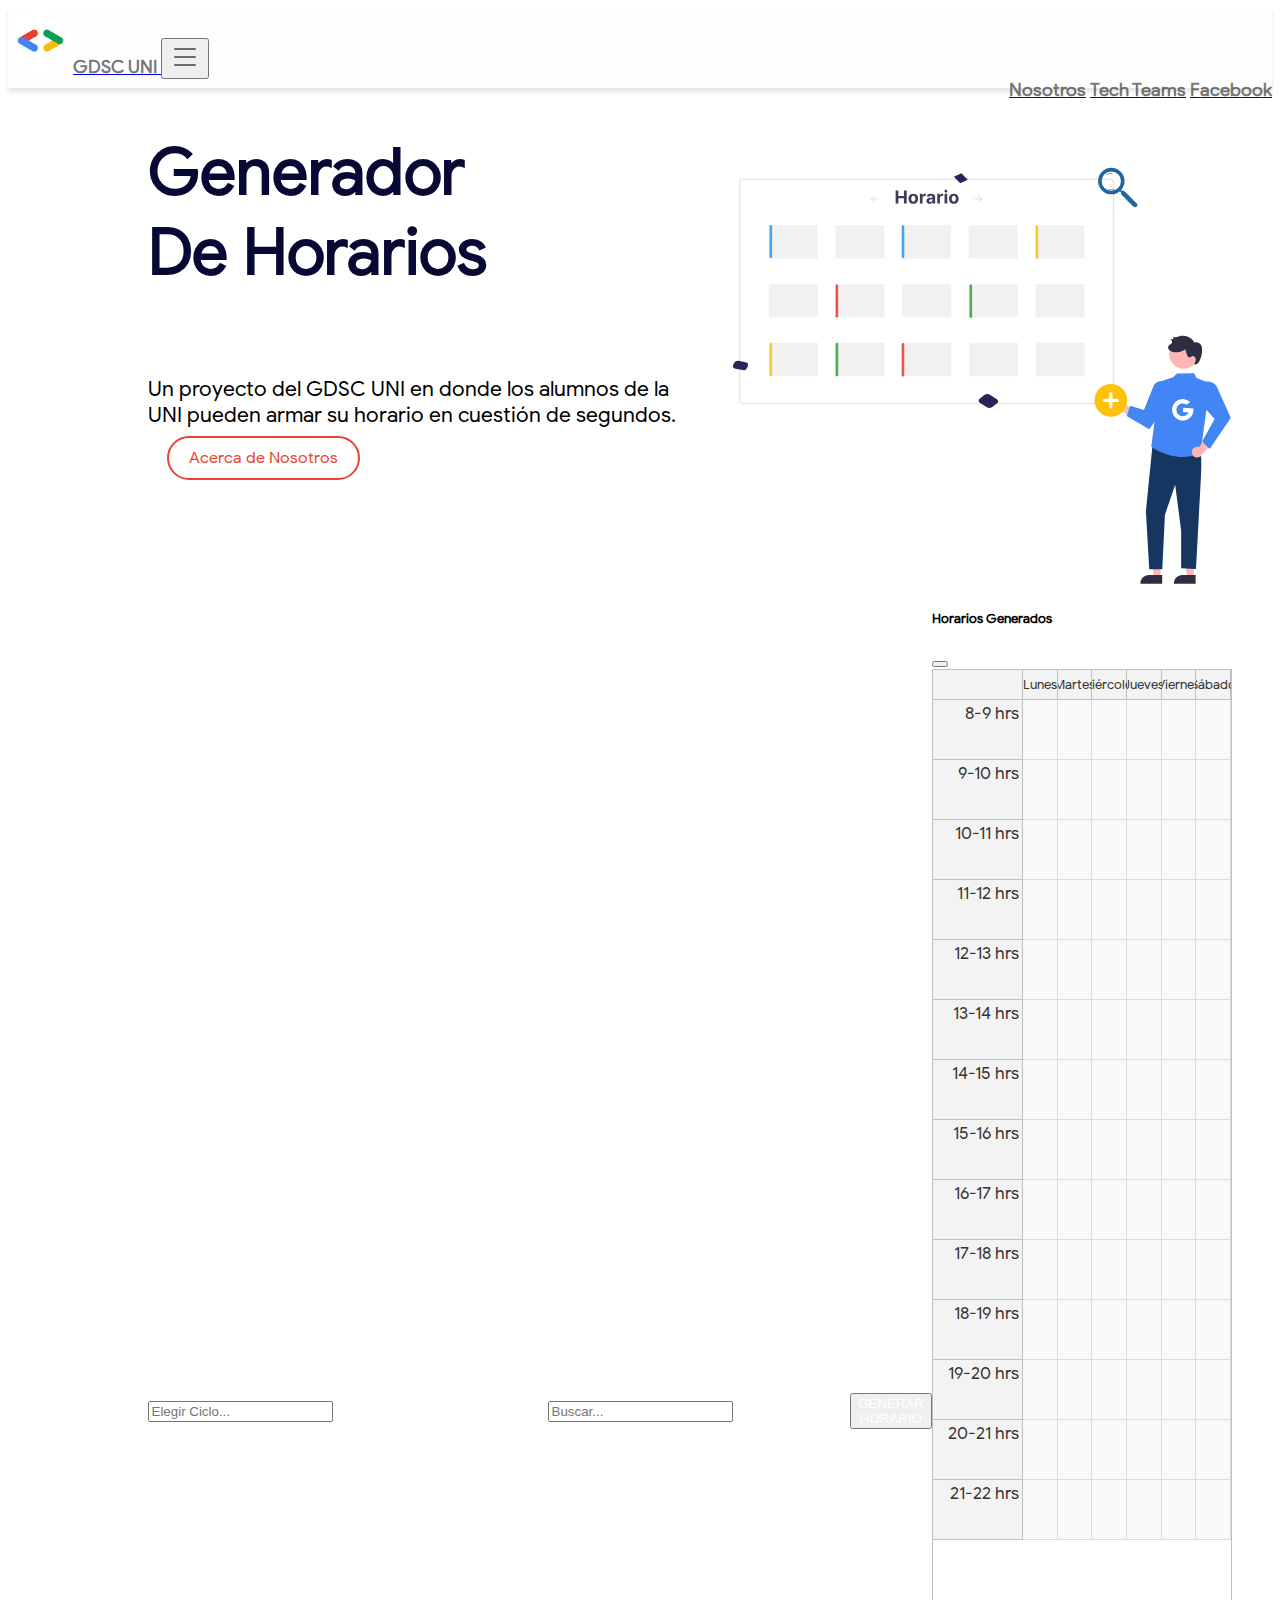
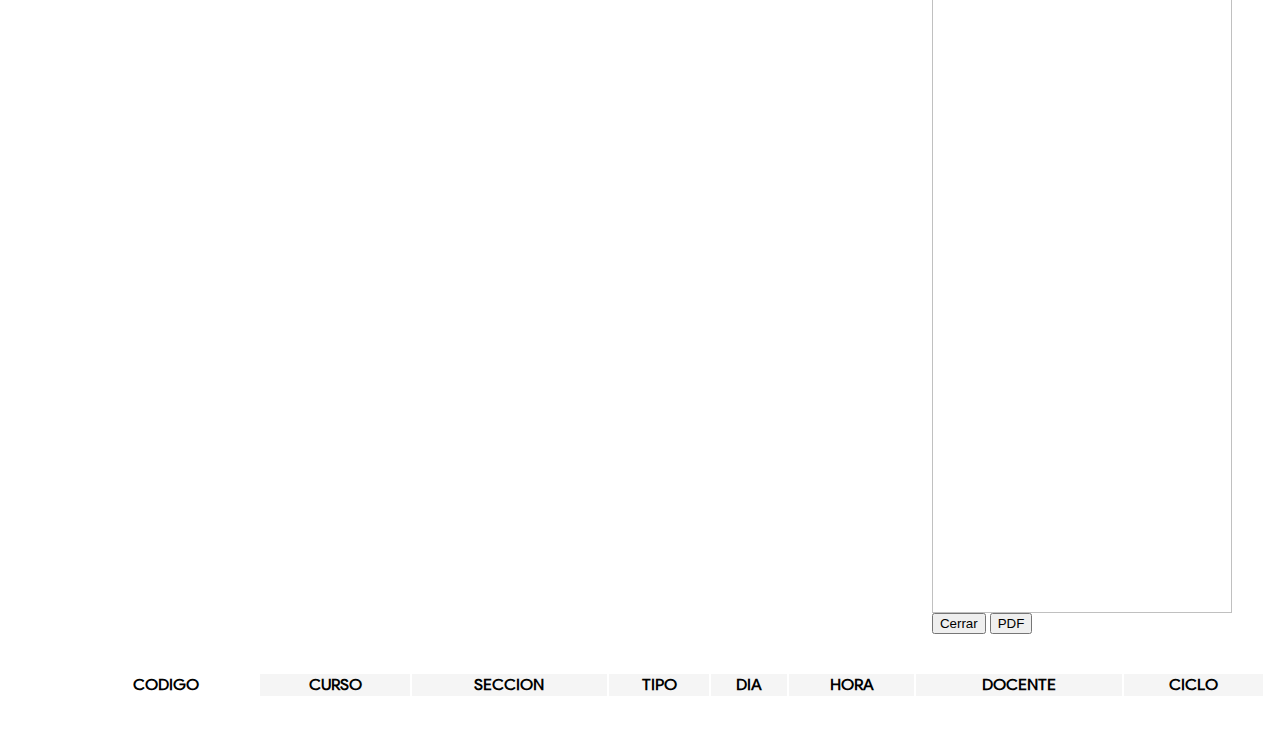
==== commit 5fa5b077: "main" ====
--- a/public/index.html
+++ b/public/index.html
@@ -114,7 +114,7 @@
                           <td style="padding: 0px; border: 0px none">
                             <div class="calendar_corner" style="
                                   position: relative;
-                                  width: 60px;
+                                  width: 90px;
                                   height: 30px;
                                 ">
                               <div class="calendar_corner_inner"></div>
@@ -222,22 +222,6 @@
                                         ">
                                       <div class="calendar_colheader_inner">
                                         Sábado
-                                      </div>
-                                    </div>
-                                  </td>
-                                  <td style="
-                                        overflow: hidden;
-                                        padding: 0px;
-                                        border: 0px none;
-                                        height: 30px;
-                                      ">
-                                    <div class="calendar_colheader" style="
-                                          cursor: default;
-                                          position: relative;
-                                          height: 30px;
-                                        ">
-                                      <div class="calendar_colheader_inner">
-                                        Domingo
                                       </div>
                                     </div>
                                   </td>
--- a/public/styles/main.css
+++ b/public/styles/main.css
@@ -243,7 +243,7 @@
 
 @media screen and (max-width: 1600px) {
   body{
-    background-position: 50% -65%;
+    background-position: 50% -75%;
   }
 }
 
@@ -274,7 +274,7 @@
 @media screen and (max-width: 480px) {
 
   body{
-    background-position: 0% -55%;
+    background-position: 0% -65%;
   }
 
   .navbar-collapse {
--- a/public/styles/schedule.css
+++ b/public/styles/schedule.css
@@ -172,6 +172,12 @@
 
 @media screen and (max-width: 1600px) {
   #content_schelude_main {
+    height: 180vh;
+  }
+}
+
+@media screen and (max-width: 1600px) {
+  #content_schelude_main {
     height: 168vh;
   }
 }
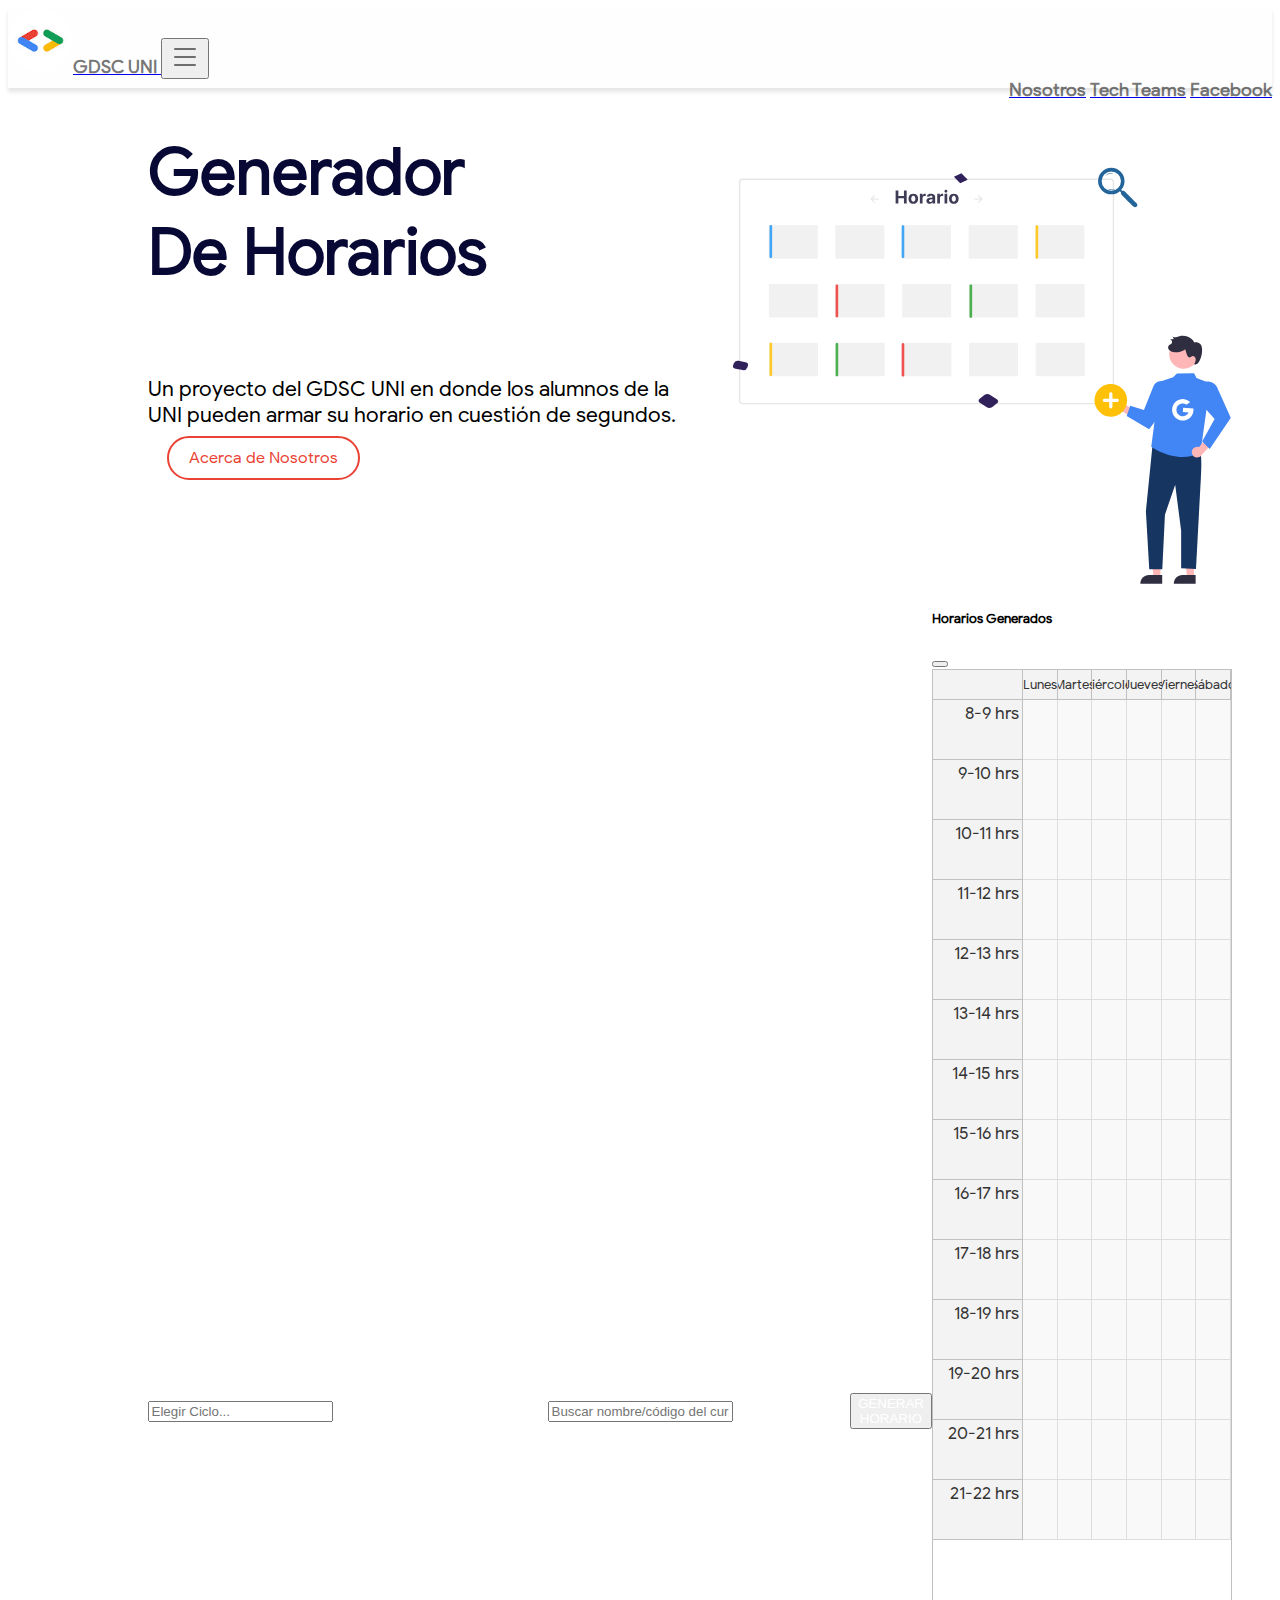
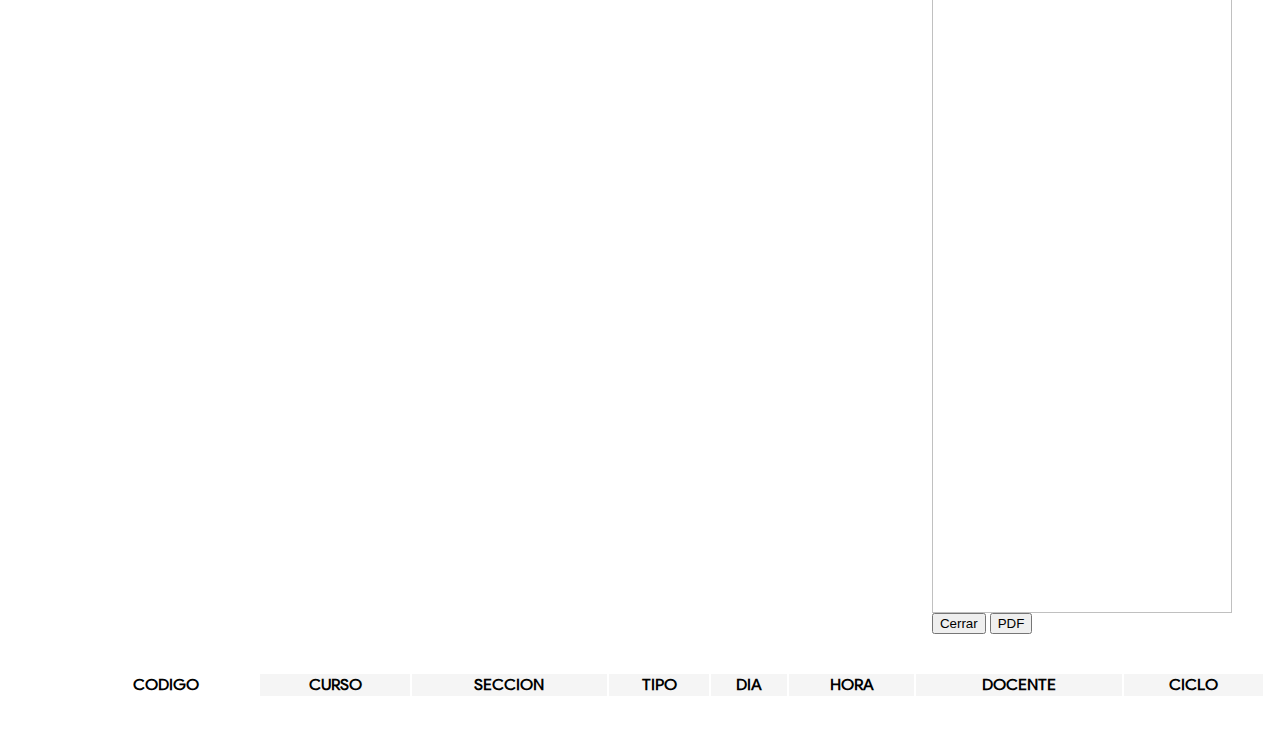
==== commit 23cd4d7c: "apariencia horario: nombres" ====
--- a/public/index.html
+++ b/public/index.html
@@ -80,7 +80,7 @@
       </datalist>
     </div>
     <div class="col-search">
-      <input type="text" class="form-control fName" placeholder="Buscar..." />
+      <input type="text" class="form-control fName" placeholder="Buscar nombre/código del curso..." />
     </div>
     <div class="col-search">
       <button type="button" class="btn btn-warning" data-bs-toggle="modal" data-bs-target="#exampleModal" id="generate">
--- a/public/styles/main.css
+++ b/public/styles/main.css
@@ -187,7 +187,7 @@
 }
 
 .table-responsive {
-  max-height: 400px;
+  max-height: 600px;
   text-align: center;
 }
 
--- a/public/styles/schedule.css
+++ b/public/styles/schedule.css
@@ -60,7 +60,7 @@
 
 .paint_cell {
   display: grid;
-  grid-template-columns: repeat(7, 1fr);
+  grid-template-columns: repeat(6, 1fr);
 }
 
 .calendar_rowheader_inner {
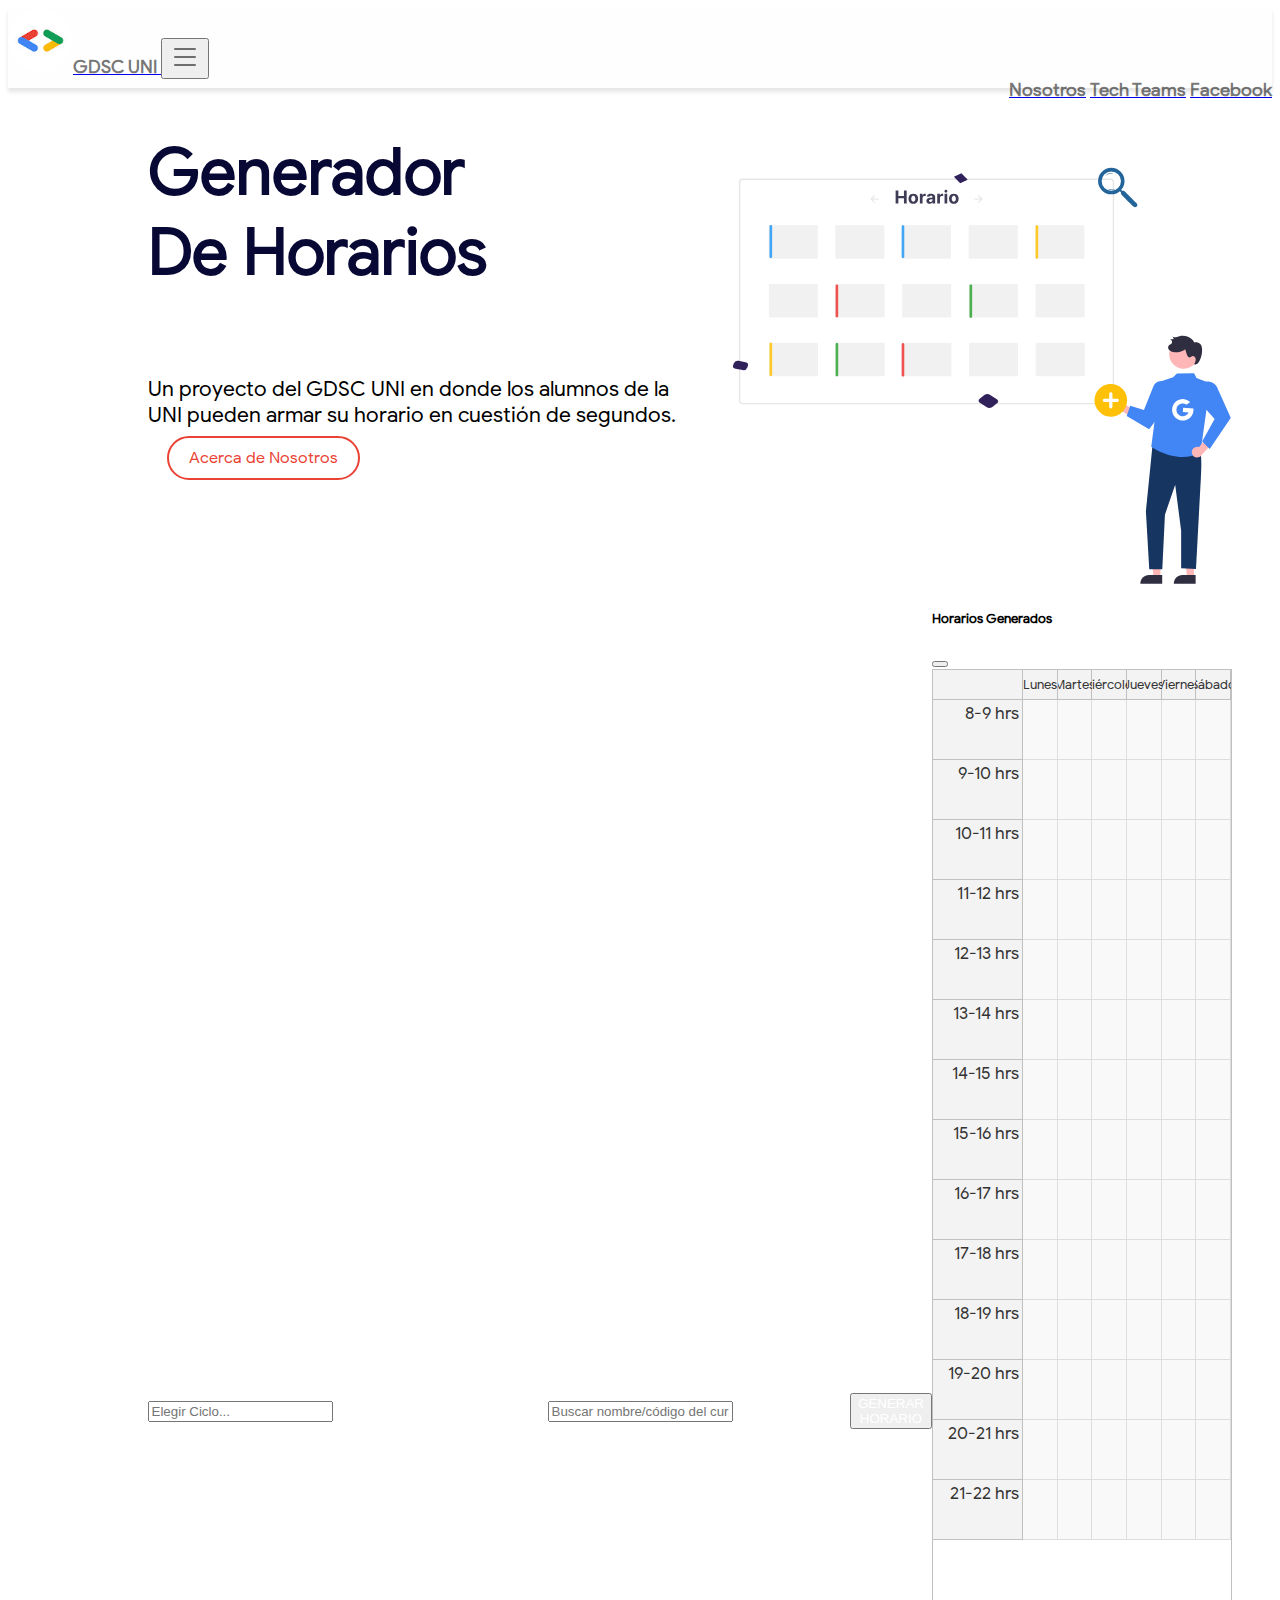
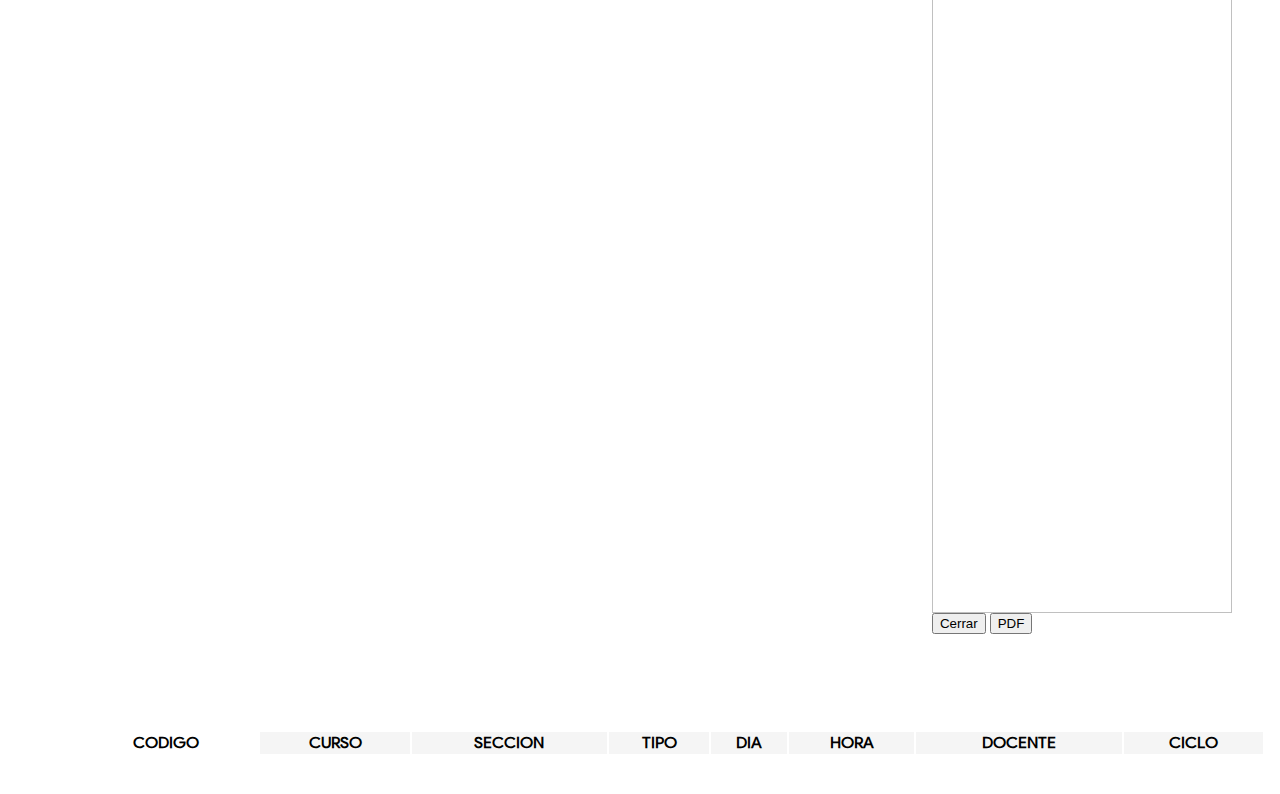
==== commit bb0151f7: "add course selected" ====
--- a/public/index.html
+++ b/public/index.html
@@ -93,6 +93,7 @@
               <h5 class="modal-title" id="exampleModalLabel">
                 Horarios Generados
               </h5>
+              <div class ="textoCruce" id = "textoCruce" style="text-align: right; width: 80%;"></div>
               <button type="button" class="btn-close btnclose" data-bs-dismiss="modal" aria-label="Close"></button>
             </div>
             <div class="modal-body">
@@ -309,6 +310,12 @@
 
   <br />
 
+  <div class="tag-container">
+    <h3></h3>
+  </div>
+
+  <br />
+
   <div class="container dtHorizontalExampleWrapper">
     <div class="table-responsive">
       <form id="myform">
@@ -344,6 +351,7 @@
   <script type="text/javascript" src="./scripts/search.js"></script>
   <script type="text/javascript" src="./scripts/generate.js"></script>
   <script type="text/javascript" src="./scripts/filter.js"></script>
+  <script type="text/javascript" src="./scripts/chips.js"></script>
 
   <script type="text/javascript" src="./scripts/dataTables.rowsGroup.js"></script>
 
--- a/public/styles/main.css
+++ b/public/styles/main.css
@@ -145,8 +145,11 @@
 
 .tag-container {
   display: flex;
-  flex-direction: row;
-  flex-wrap: wrap;
+  flex-direction: column;
+  /* flex-wrap: wrap; */
+  justify-content: center;
+  align-items: center;
+
 }
 
 .tag {
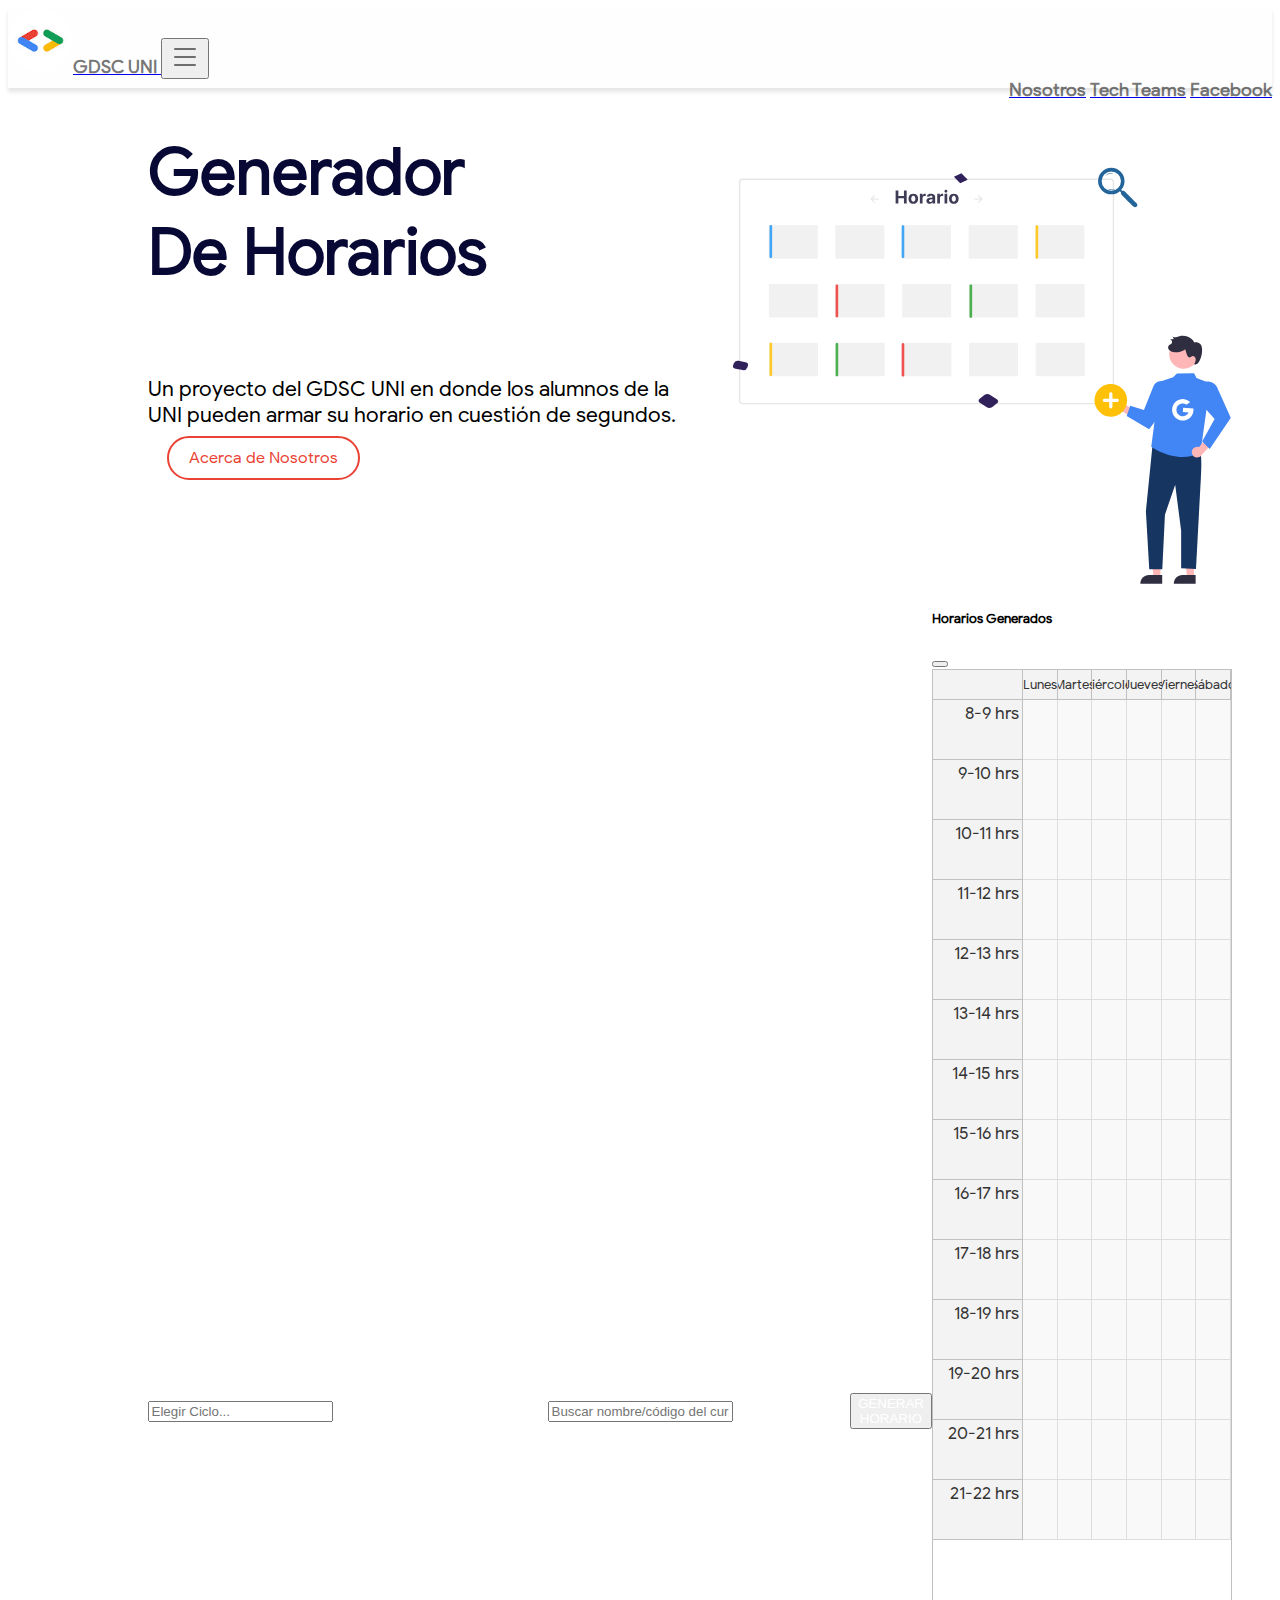
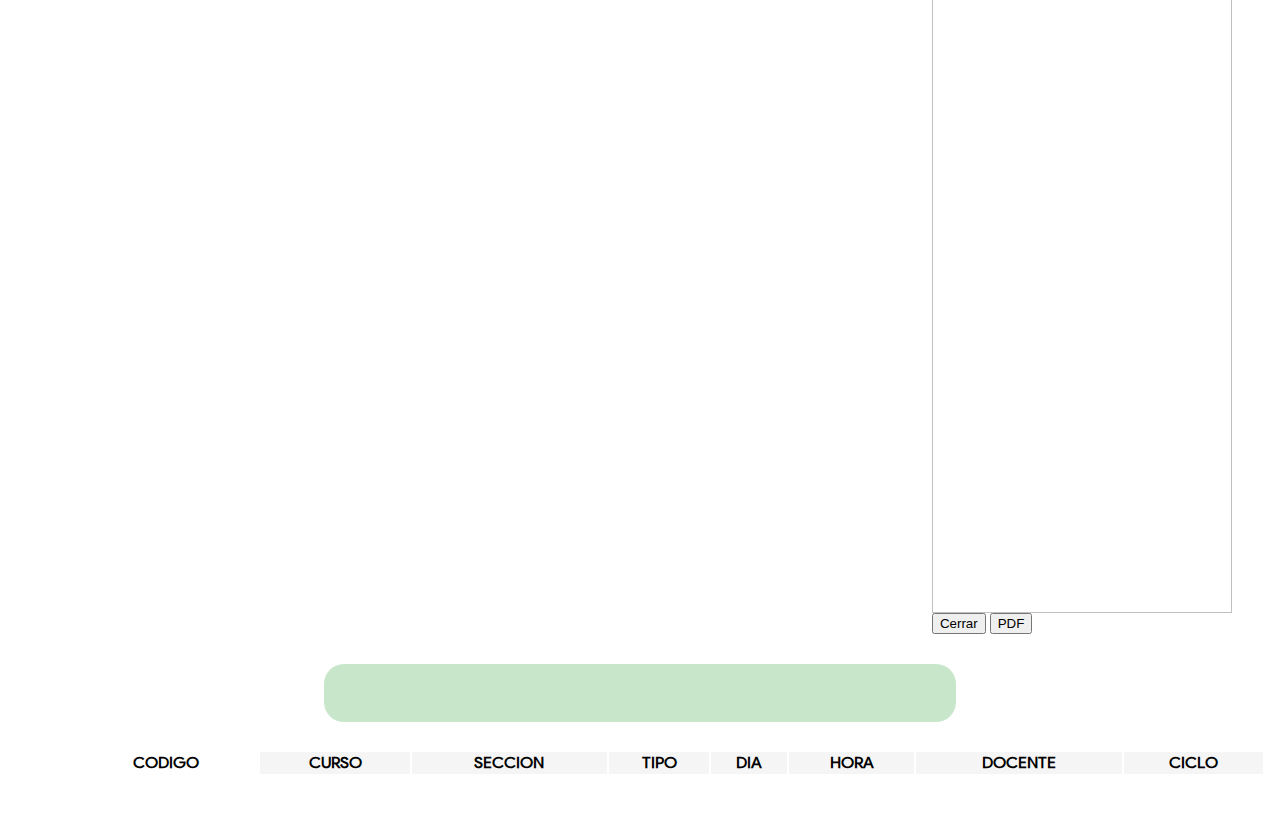
==== commit 07942ac3: "panel select course" ====
--- a/public/index.html
+++ b/public/index.html
@@ -310,8 +310,10 @@
 
   <br />
 
-  <div class="tag-container">
-    <h3></h3>
+  <div class="content_course">
+    <div class="tag-container">
+      <h3></h3>
+    </div>
   </div>
 
   <br />
--- a/public/styles/main.css
+++ b/public/styles/main.css
@@ -143,6 +143,12 @@
   background-color: #ef5350;
 }
 
+.content_course {
+  display: flex;
+  justify-content: center;
+  align-items: center;
+}
+
 .tag-container {
   display: flex;
   flex-direction: column;
@@ -150,6 +156,16 @@
   justify-content: center;
   align-items: center;
 
+  background-color: #C8E6C9 ;
+  width: 50%;
+  border-radius: 20px;
+  color:rgba(0,0,0,.87);
+  padding: 4px 0 16px 0;
+}
+
+.content_select_course {
+  color:rgba(0,0,0,.87);
+  font-weight: 600;
 }
 
 .tag {
@@ -162,6 +178,11 @@
   padding: var(--xs) var(--sm);
 }
 
+.tag-container h3 {
+  color: rgb(8,8,53);
+  font-weight: bold;
+}
+
 .remove-tag {
   cursor: pointer;
   margin-left: 5px;
@@ -272,6 +293,16 @@
   .container-search .col-search {
     width: 100%;
   }
+
+  .text_course {
+    display: none;
+  }
+
+  .tag-container {
+    width: 80%;
+  }
+
+
 }
 
 @media screen and (max-width: 480px) {
